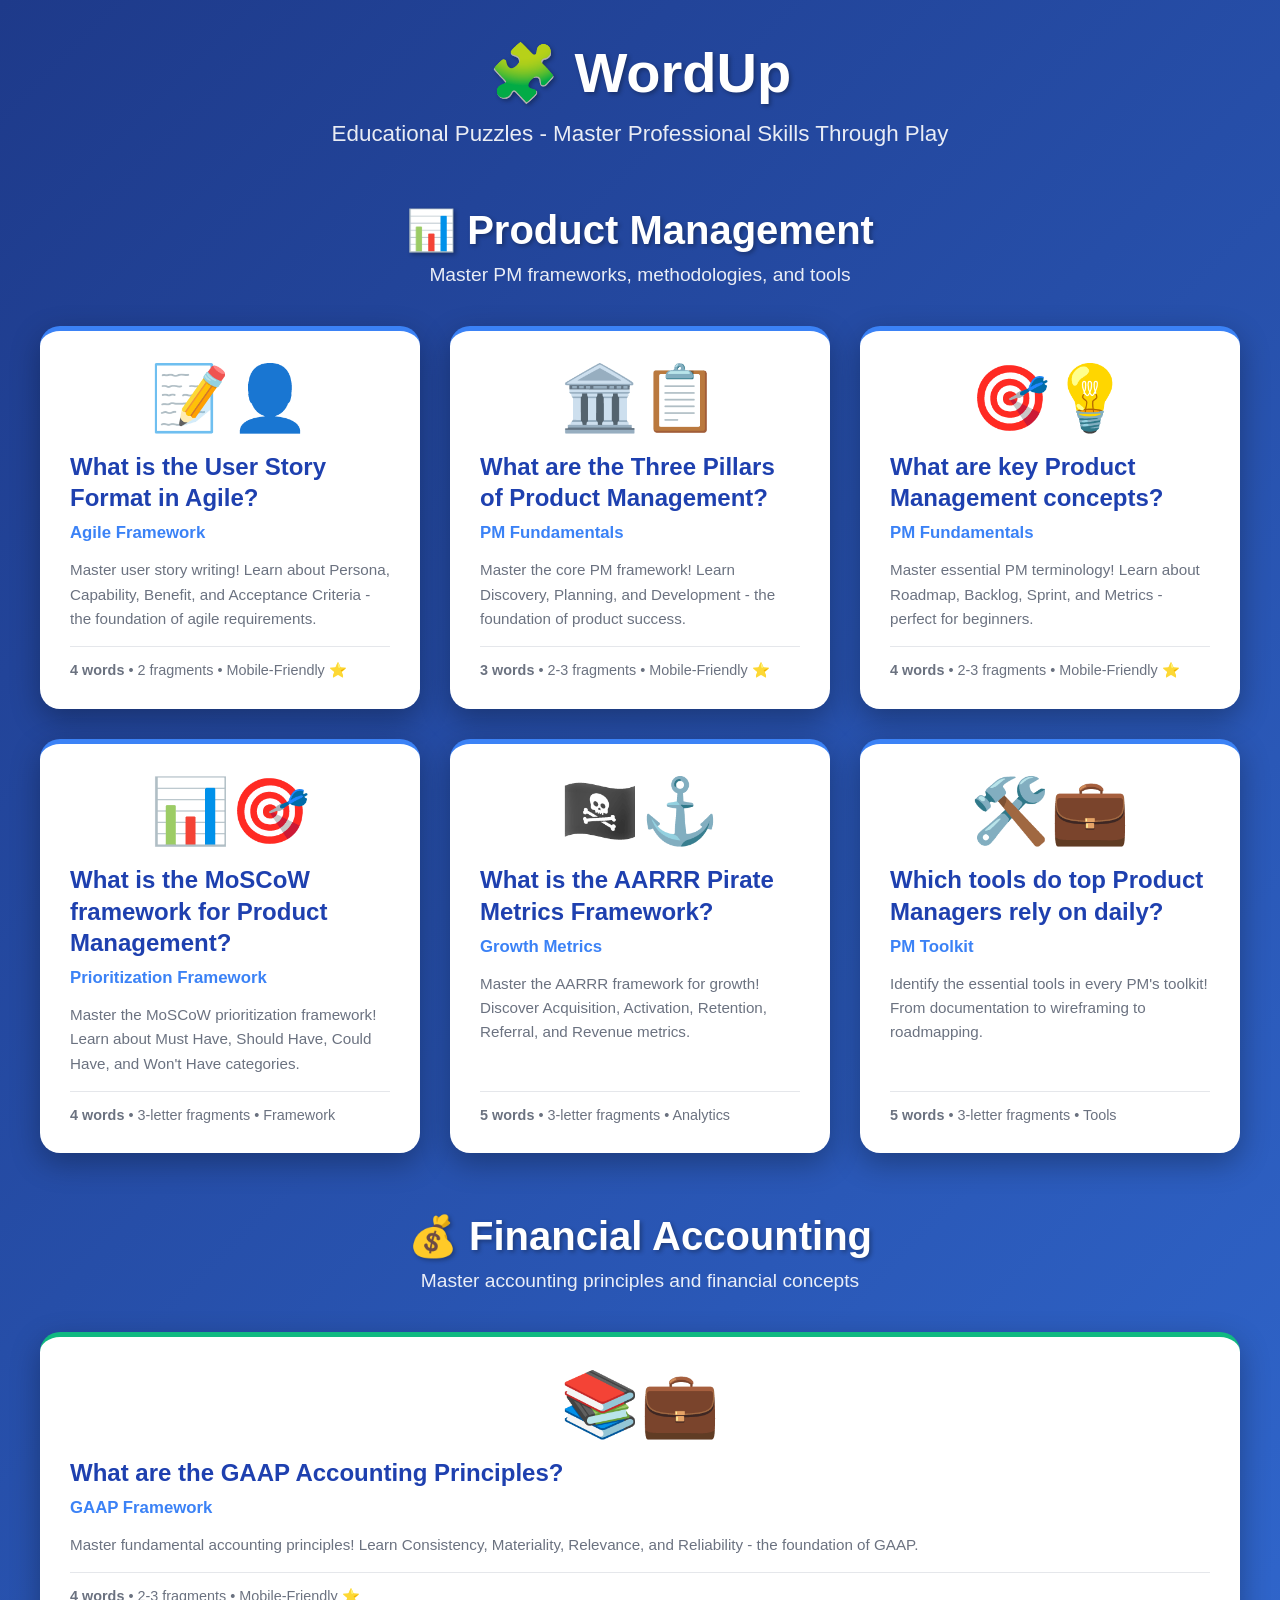
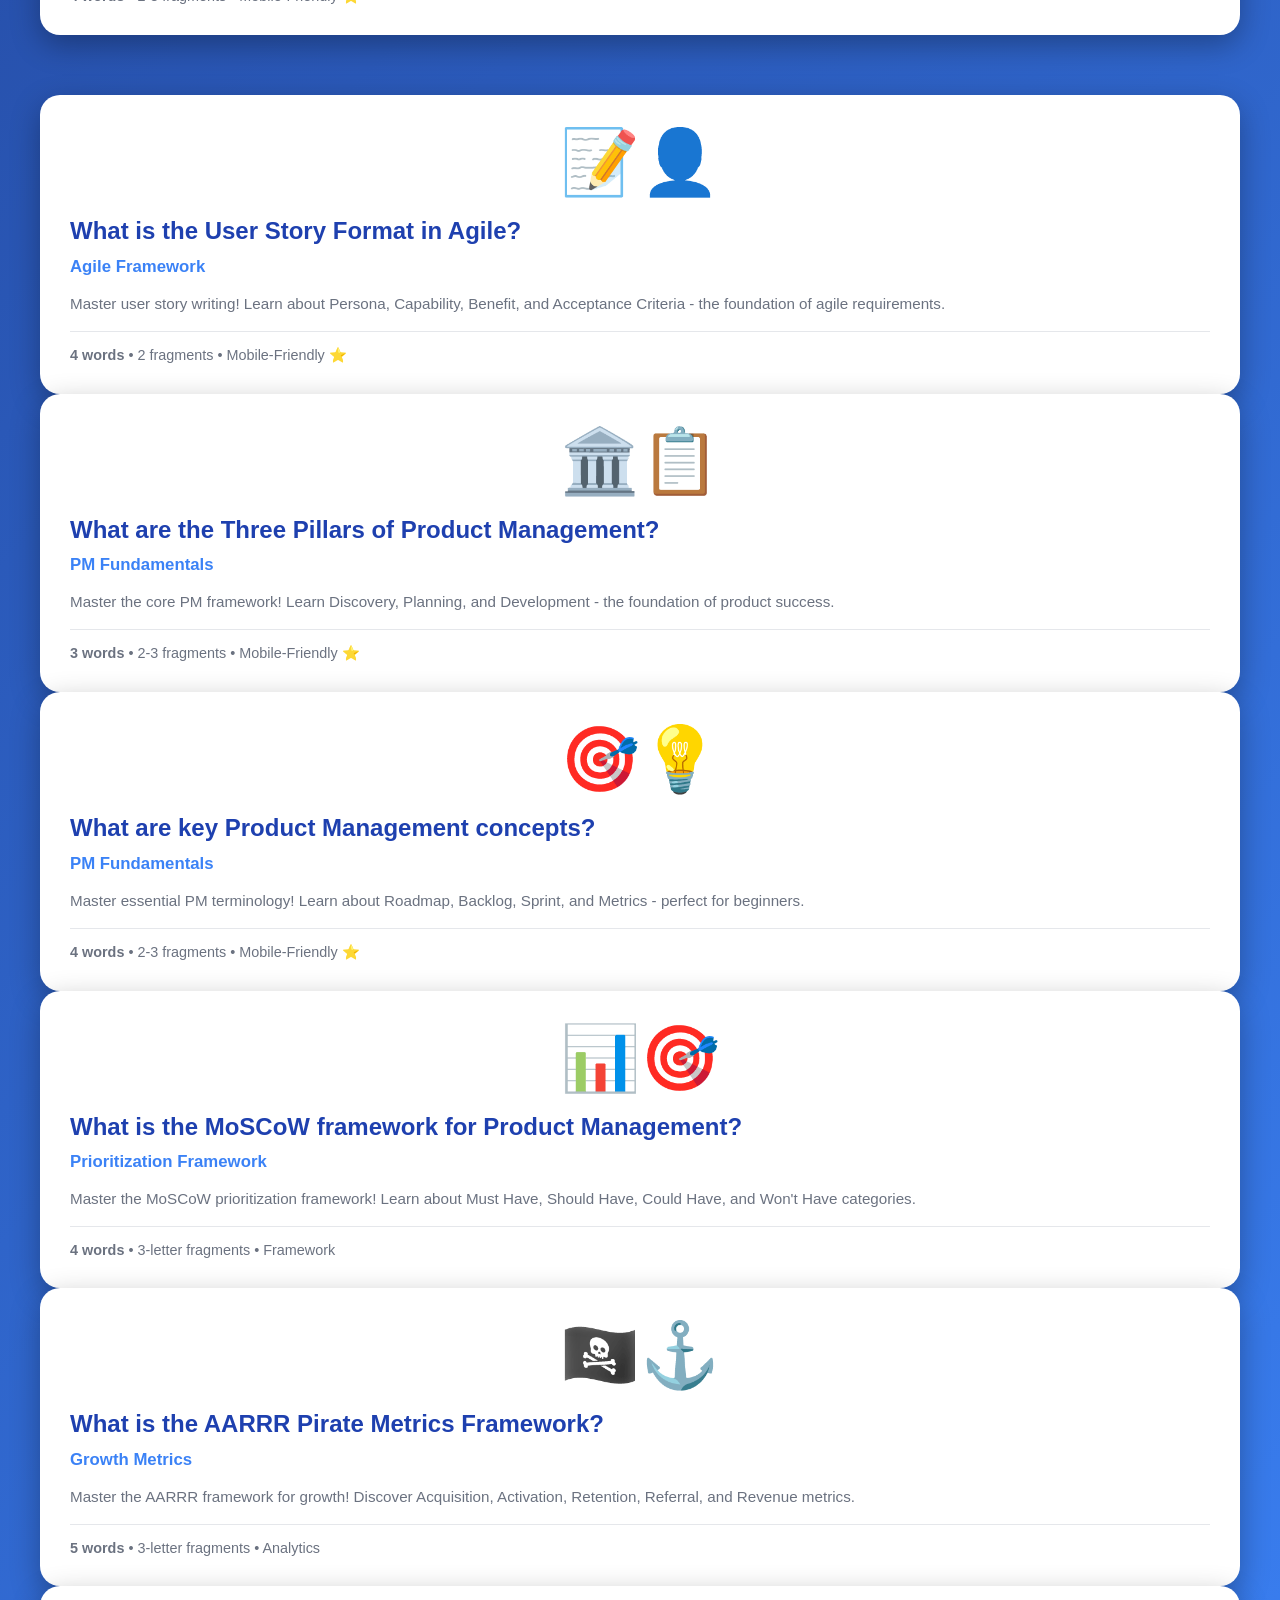
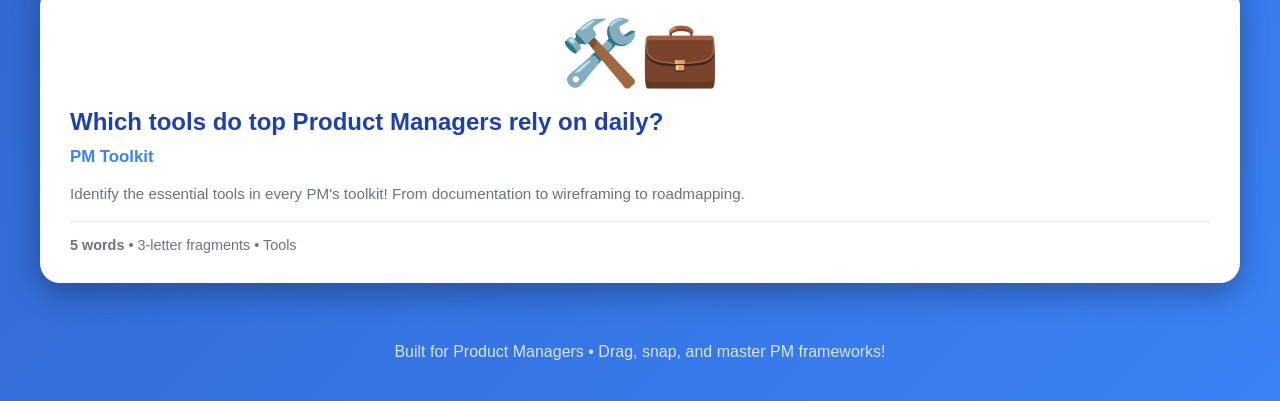
==== index.html @ f6ba61f5 "WordUpAccounting" ====
<!DOCTYPE html>
<html lang="en">
<head>
    <!-- Google Analytics -->
    <script async src="https://www.googletagmanager.com/gtag/js?id=G-D6CE3JE34J"></script>
    <script>
        window.dataLayer = window.dataLayer || [];
        function gtag(){dataLayer.push(arguments);}
        gtag('js', new Date());
        gtag('config', 'G-D6CE3JE34J');
    </script>
    
    <meta charset="UTF-8">
    <meta name="viewport" content="width=device-width, initial-scale=1.0, maximum-scale=1.0, user-scalable=no">
    <meta name="apple-mobile-web-app-capable" content="yes">
    <meta name="mobile-web-app-capable" content="yes">
    <title>WordUp - Product Management Puzzles</title>
    <style>
        * {
            margin: 0;
            padding: 0;
            box-sizing: border-box;
            -webkit-tap-highlight-color: transparent;
        }

        body {
            font-family: -apple-system, BlinkMacSystemFont, 'Segoe UI', Roboto, Oxygen, Ubuntu, Cantarell, sans-serif;
            background: linear-gradient(135deg, #1e3a8a 0%, #3b82f6 100%);
            min-height: 100vh;
            padding: 40px 20px;
            color: white;
        }

        .container {
            max-width: 1200px;
            margin: 0 auto;
        }

        header {
            text-align: center;
            margin-bottom: 60px;
        }

        h1 {
            font-size: 3.5em;
            margin-bottom: 15px;
            text-shadow: 2px 2px 4px rgba(0, 0, 0, 0.3);
        }

        .subtitle {
            font-size: 1.4em;
            opacity: 0.9;
        }

        .category-section {
            margin: 60px 0;
        }

        .category-title {
            font-size: 2.5em;
            color: white;
            margin-bottom: 10px;
            text-align: center;
            text-shadow: 2px 2px 4px rgba(0, 0, 0, 0.3);
        }

        .category-description {
            font-size: 1.2em;
            color: rgba(255, 255, 255, 0.9);
            text-align: center;
            margin-bottom: 30px;
        }

        .puzzles-grid {
            display: grid;
            grid-template-columns: repeat(auto-fit, minmax(300px, 1fr));
            gap: 30px;
            margin-top: 40px;
        }

        .puzzle-card {
            background: white;
            border-radius: 20px;
            padding: 30px;
            box-shadow: 0 10px 30px rgba(0, 0, 0, 0.3);
            transition: transform 0.3s ease, box-shadow 0.3s ease;
            cursor: pointer;
            text-decoration: none;
            color: #333;
            display: flex;
            flex-direction: column;
            min-height: 280px;
        }

        /* PM Cards - Blue Theme */
        .pm-card {
            border-top: 5px solid #3b82f6;
        }

        /* Accounting Cards - Green Theme */
        .accounting-card {
            border-top: 5px solid #10b981;
        }

        .puzzle-card:hover {
            transform: translateY(-10px);
            box-shadow: 0 15px 40px rgba(0, 0, 0, 0.4);
        }

        .puzzle-card:active {
            transform: translateY(-5px);
        }

        .puzzle-icon {
            font-size: 4em;
            margin-bottom: 15px;
            text-align: center;
        }

        .puzzle-title {
            font-size: 1.5em;
            font-weight: 700;
            margin-bottom: 10px;
            color: #1e40af;
            line-height: 1.3;
        }

        .puzzle-theme {
            font-size: 1.05em;
            color: #3b82f6;
            margin-bottom: 15px;
            font-weight: 600;
        }

        .puzzle-description {
            font-size: 0.95em;
            color: #6b7280;
            line-height: 1.6;
            flex-grow: 1;
        }

        .puzzle-difficulty {
            margin-top: 15px;
            padding-top: 15px;
            border-top: 1px solid #e5e7eb;
            font-size: 0.9em;
            color: #6b7280;
        }

        footer {
            text-align: center;
            margin-top: 60px;
            opacity: 0.8;
            font-size: 1em;
        }

        /* Mobile Optimizations */
        @media (max-width: 768px) {
            body {
                padding: 20px 15px;
            }

            header {
                margin-bottom: 30px;
            }

            h1 {
                font-size: 2.2em;
            }

            .subtitle {
                font-size: 1.1em;
                line-height: 1.4;
            }

            .puzzles-grid {
                grid-template-columns: 1fr;
                gap: 20px;
            }

            .puzzle-card {
                padding: 25px 20px;
                min-height: auto;
            }

            .puzzle-icon {
                font-size: 3.5em;
                margin-bottom: 10px;
            }

            .puzzle-title {
                font-size: 1.3em;
            }

            .puzzle-theme {
                font-size: 0.95em;
            }

            .puzzle-description {
                font-size: 0.9em;
            }

            footer {
                margin-top: 40px;
                font-size: 0.9em;
            }
        }

        @media (max-width: 480px) {
            body {
                padding: 15px 10px;
            }

            h1 {
                font-size: 1.8em;
            }

            .subtitle {
                font-size: 1em;
            }

            .puzzle-card {
                padding: 20px 15px;
            }

            .puzzle-icon {
                font-size: 3em;
            }

            .puzzle-title {
                font-size: 1.2em;
            }
        }
    </style>
</head>
<body>
    <div class="container">
        <header>
            <h1>🧩 WordUp</h1>
            <p class="subtitle">Educational Puzzles - Master Professional Skills Through Play</p>
        </header>

        <!-- Product Management Section -->
        <section class="category-section">
            <h2 class="category-title">📊 Product Management</h2>
            <p class="category-description">Master PM frameworks, methodologies, and tools</p>
            
            <div class="puzzles-grid">
                <!-- User Story Format Puzzle - Mobile Optimized -->
                <a href="product-userstory/" class="puzzle-card pm-card">
                    <div class="puzzle-icon">📝👤</div>
                    <div class="puzzle-title">What is the User Story Format in Agile?</div>
                    <div class="puzzle-theme">Agile Framework</div>
                    <div class="puzzle-description">
                        Master user story writing! Learn about Persona, Capability, Benefit, and Acceptance Criteria - the foundation of agile requirements.
                    </div>
                    <div class="puzzle-difficulty">
                        <strong>4 words</strong> • 2 fragments • Mobile-Friendly ⭐
                    </div>
                </a>

                <!-- Three Pillars Puzzle - Mobile Optimized -->
                <a href="product-pillars/" class="puzzle-card pm-card">
                    <div class="puzzle-icon">🏛️📋</div>
                    <div class="puzzle-title">What are the Three Pillars of Product Management?</div>
                    <div class="puzzle-theme">PM Fundamentals</div>
                    <div class="puzzle-description">
                        Master the core PM framework! Learn Discovery, Planning, and Development - the foundation of product success.
                    </div>
                    <div class="puzzle-difficulty">
                        <strong>3 words</strong> • 2-3 fragments • Mobile-Friendly ⭐
                    </div>
                </a>

                <!-- PM Basics Puzzle - Mobile Optimized -->
                <a href="product-basics/" class="puzzle-card pm-card">
                    <div class="puzzle-icon">🎯💡</div>
                    <div class="puzzle-title">What are key Product Management concepts?</div>
                    <div class="puzzle-theme">PM Fundamentals</div>
                    <div class="puzzle-description">
                        Master essential PM terminology! Learn about Roadmap, Backlog, Sprint, and Metrics - perfect for beginners.
                    </div>
                    <div class="puzzle-difficulty">
                        <strong>4 words</strong> • 2-3 fragments • Mobile-Friendly ⭐
                    </div>
                </a>

                <!-- MoSCoW Framework Puzzle -->
                <a href="product-moscow/" class="puzzle-card pm-card">
                    <div class="puzzle-icon">📊🎯</div>
                    <div class="puzzle-title">What is the MoSCoW framework for Product Management?</div>
                    <div class="puzzle-theme">Prioritization Framework</div>
                    <div class="puzzle-description">
                        Master the MoSCoW prioritization framework! Learn about Must Have, Should Have, Could Have, and Won't Have categories.
                    </div>
                    <div class="puzzle-difficulty">
                        <strong>4 words</strong> • 3-letter fragments • Framework
                    </div>
                </a>

                <!-- AARRR Pirate Metrics Puzzle -->
                <a href="product-aarrr/" class="puzzle-card pm-card">
                    <div class="puzzle-icon">🏴‍☠️⚓</div>
                    <div class="puzzle-title">What is the AARRR Pirate Metrics Framework?</div>
                    <div class="puzzle-theme">Growth Metrics</div>
                    <div class="puzzle-description">
                        Master the AARRR framework for growth! Discover Acquisition, Activation, Retention, Referral, and Revenue metrics.
                    </div>
                    <div class="puzzle-difficulty">
                        <strong>5 words</strong> • 3-letter fragments • Analytics
                    </div>
                </a>

                <!-- Product Management Tools Puzzle -->
                <a href="product-tools/" class="puzzle-card pm-card">
                    <div class="puzzle-icon">🛠️💼</div>
                    <div class="puzzle-title">Which tools do top Product Managers rely on daily?</div>
                    <div class="puzzle-theme">PM Toolkit</div>
                    <div class="puzzle-description">
                        Identify the essential tools in every PM's toolkit! From documentation to wireframing to roadmapping.
                    </div>
                    <div class="puzzle-difficulty">
                        <strong>5 words</strong> • 3-letter fragments • Tools
                    </div>
                </a>
            </div>
        </section>

        <!-- Financial Accounting Section -->
        <section class="category-section">
            <h2 class="category-title">💰 Financial Accounting</h2>
            <p class="category-description">Master accounting principles and financial concepts</p>
            
            <div class="puzzles-grid">
                <!-- GAAP Principles Puzzle - Mobile Optimized -->
                <a href="accounting-principles/" class="puzzle-card accounting-card">
                    <div class="puzzle-icon">📚💼</div>
                    <div class="puzzle-title">What are the GAAP Accounting Principles?</div>
                    <div class="puzzle-theme">GAAP Framework</div>
                    <div class="puzzle-description">
                        Master fundamental accounting principles! Learn Consistency, Materiality, Relevance, and Reliability - the foundation of GAAP.
                    </div>
                    <div class="puzzle-difficulty">
                        <strong>4 words</strong> • 2-3 fragments • Mobile-Friendly ⭐
                    </div>
                </a>
            </div>
        </section>
            <!-- User Story Format Puzzle - Mobile Optimized -->
            <a href="product-userstory/" class="puzzle-card">
                <div class="puzzle-icon">📝👤</div>
                <div class="puzzle-title">What is the User Story Format in Agile?</div>
                <div class="puzzle-theme">Agile Framework</div>
                <div class="puzzle-description">
                    Master user story writing! Learn about Persona, Capability, Benefit, and Acceptance Criteria - the foundation of agile requirements.
                </div>
                <div class="puzzle-difficulty">
                    <strong>4 words</strong> • 2 fragments • Mobile-Friendly ⭐
                </div>
            </a>

            <!-- Three Pillars Puzzle - Mobile Optimized -->
            <a href="product-pillars/" class="puzzle-card">
                <div class="puzzle-icon">🏛️📋</div>
                <div class="puzzle-title">What are the Three Pillars of Product Management?</div>
                <div class="puzzle-theme">PM Fundamentals</div>
                <div class="puzzle-description">
                    Master the core PM framework! Learn Discovery, Planning, and Development - the foundation of product success.
                </div>
                <div class="puzzle-difficulty">
                    <strong>3 words</strong> • 2-3 fragments • Mobile-Friendly ⭐
                </div>
            </a>

            <!-- PM Basics Puzzle - Mobile Optimized -->
            <a href="product-basics/" class="puzzle-card">
                <div class="puzzle-icon">🎯💡</div>
                <div class="puzzle-title">What are key Product Management concepts?</div>
                <div class="puzzle-theme">PM Fundamentals</div>
                <div class="puzzle-description">
                    Master essential PM terminology! Learn about Roadmap, Backlog, Sprint, and Metrics - perfect for beginners.
                </div>
                <div class="puzzle-difficulty">
                    <strong>4 words</strong> • 2-3 fragments • Mobile-Friendly ⭐
                </div>
            </a>

            <!-- MoSCoW Framework Puzzle -->
            <a href="product-moscow/" class="puzzle-card">
                <div class="puzzle-icon">📊🎯</div>
                <div class="puzzle-title">What is the MoSCoW framework for Product Management?</div>
                <div class="puzzle-theme">Prioritization Framework</div>
                <div class="puzzle-description">
                    Master the MoSCoW prioritization framework! Learn about Must Have, Should Have, Could Have, and Won't Have categories.
                </div>
                <div class="puzzle-difficulty">
                    <strong>4 words</strong> • 3-letter fragments • Framework
                </div>
            </a>

            <!-- AARRR Pirate Metrics Puzzle -->
            <a href="product-aarrr/" class="puzzle-card">
                <div class="puzzle-icon">🏴‍☠️⚓</div>
                <div class="puzzle-title">What is the AARRR Pirate Metrics Framework?</div>
                <div class="puzzle-theme">Growth Metrics</div>
                <div class="puzzle-description">
                    Master the AARRR framework for growth! Discover Acquisition, Activation, Retention, Referral, and Revenue metrics.
                </div>
                <div class="puzzle-difficulty">
                    <strong>5 words</strong> • 3-letter fragments • Analytics
                </div>
            </a>

            <!-- Product Management Tools Puzzle -->
            <a href="product-tools/" class="puzzle-card">
                <div class="puzzle-icon">🛠️💼</div>
                <div class="puzzle-title">Which tools do top Product Managers rely on daily?</div>
                <div class="puzzle-theme">PM Toolkit</div>
                <div class="puzzle-description">
                    Identify the essential tools in every PM's toolkit! From documentation to wireframing to roadmapping.
                </div>
                <div class="puzzle-difficulty">
                    <strong>5 words</strong> • 3-letter fragments • Tools
                </div>
            </a>

        <footer>
            <p>Built for Product Managers • Drag, snap, and master PM frameworks!</p>
        </footer>
    </div>
</body>
</html>
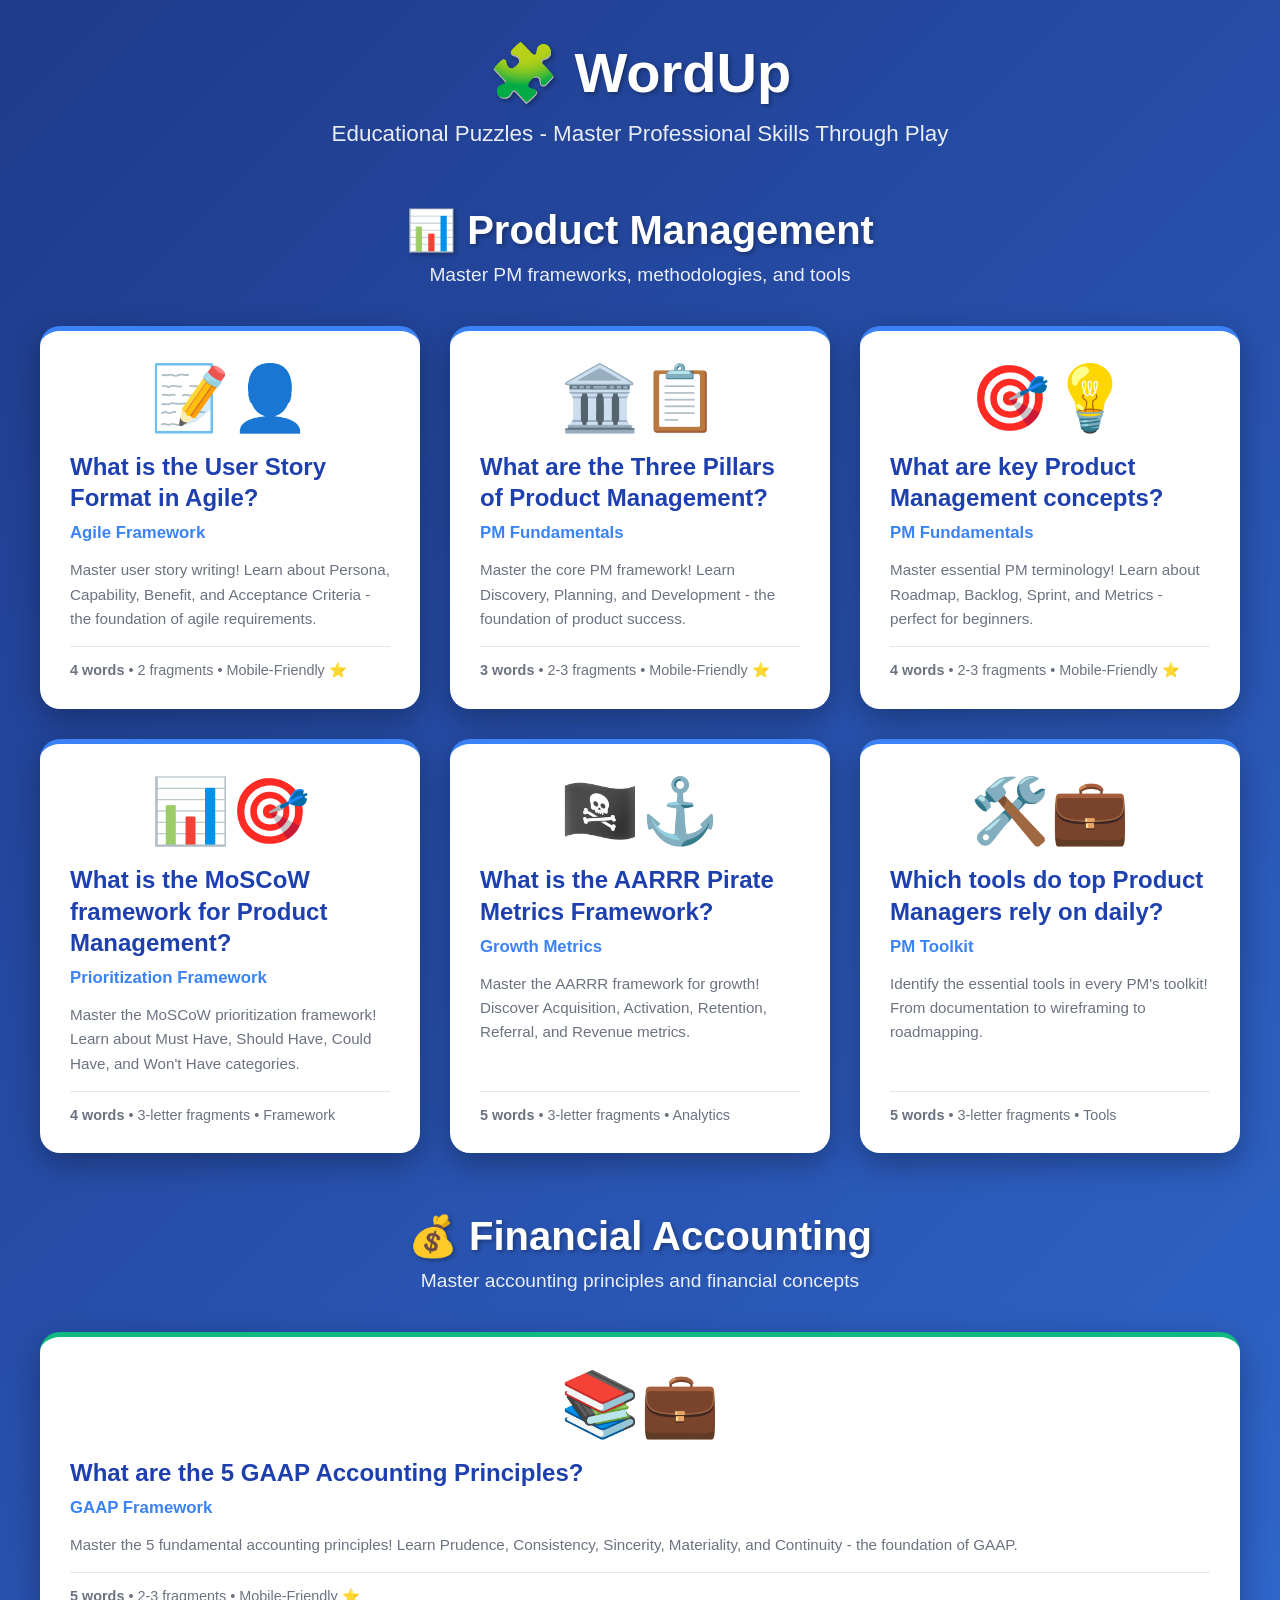
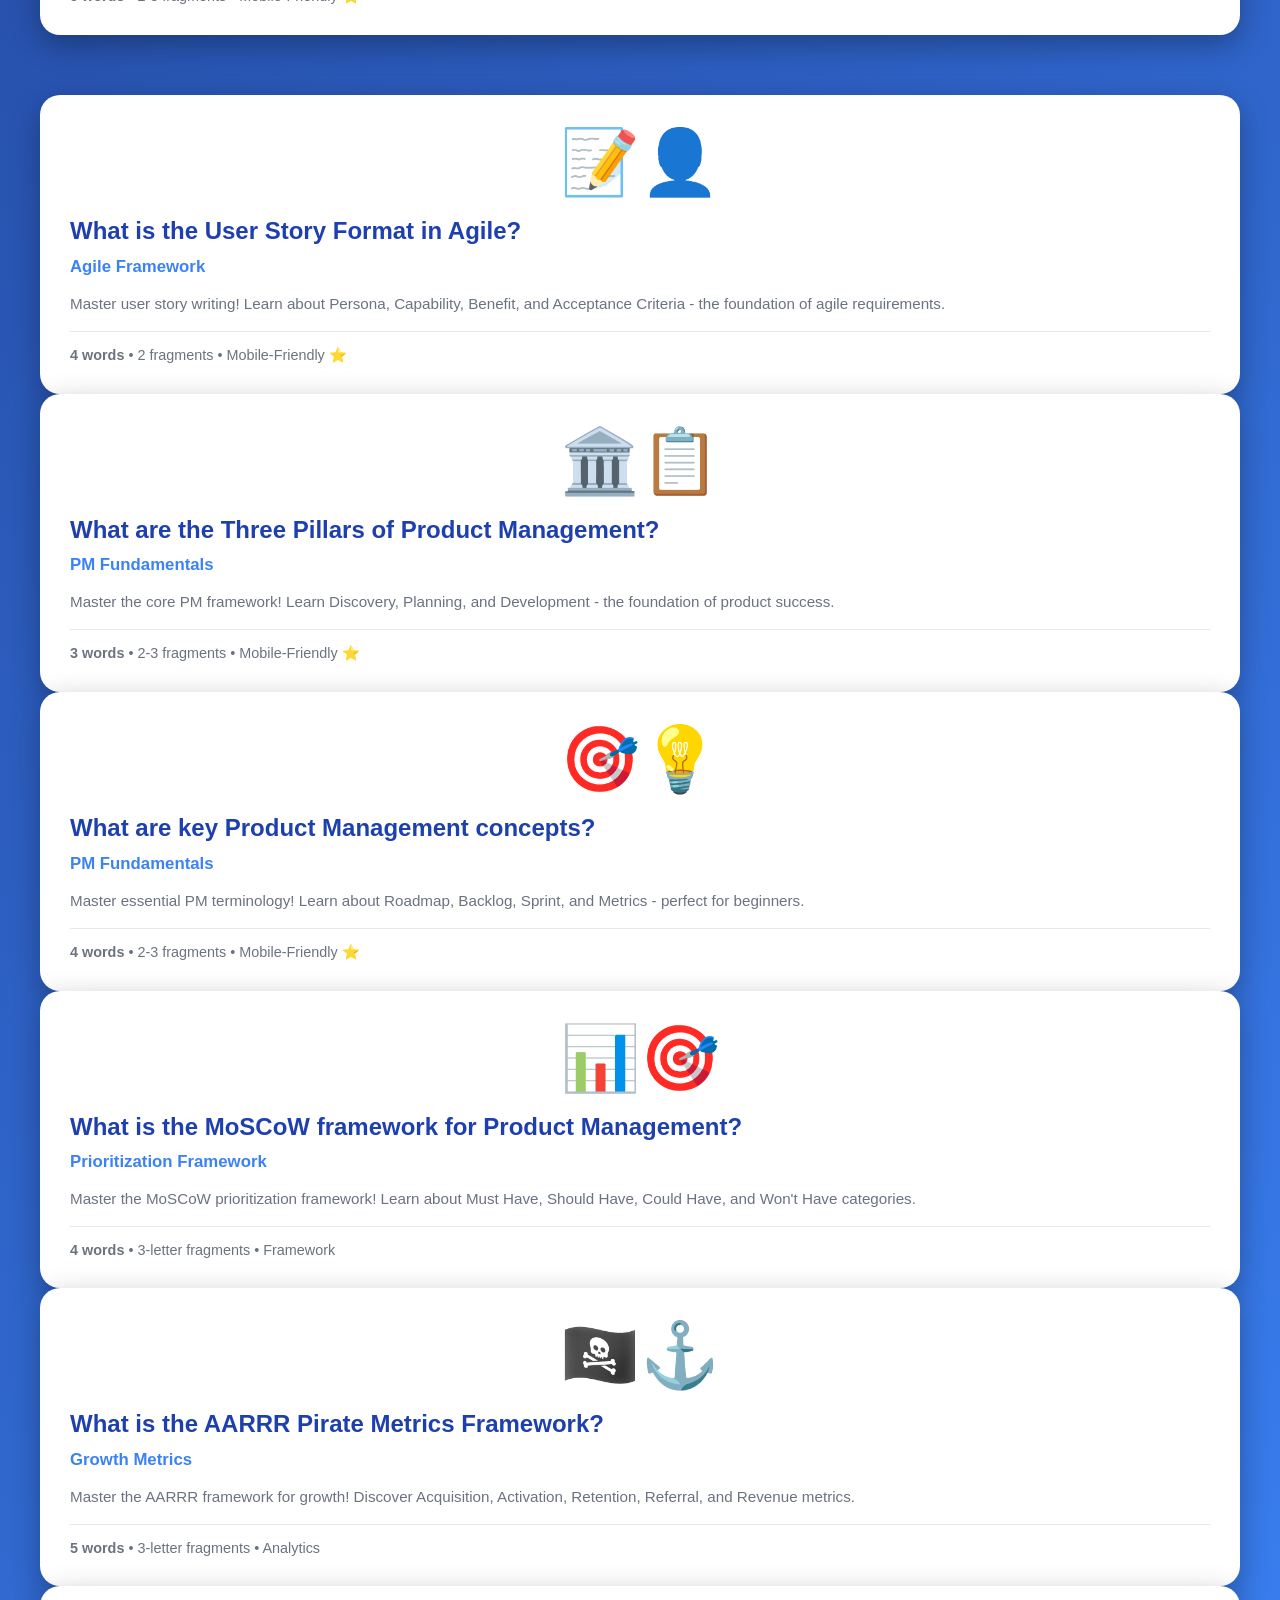
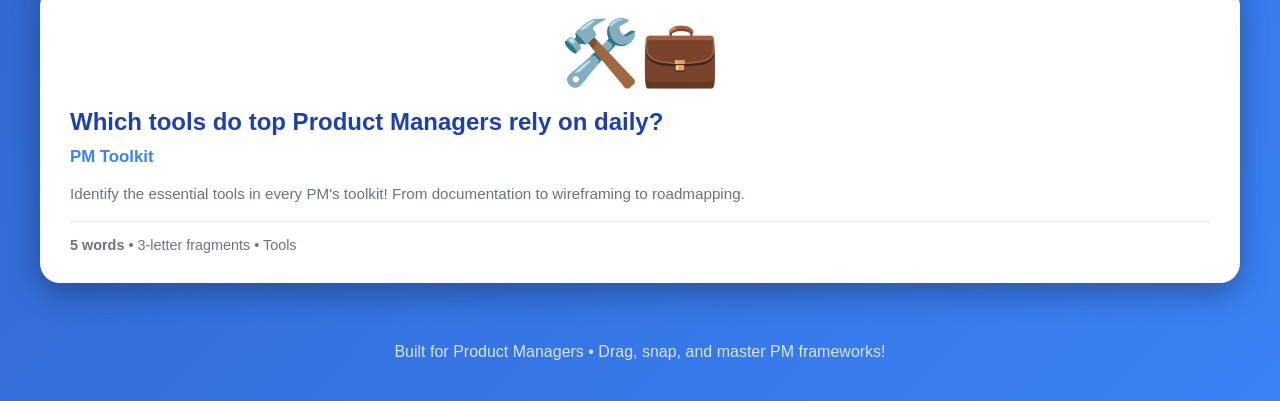
==== commit 9b49efb8: "AccountUpdatedGame" ====
--- a/index.html
+++ b/index.html
@@ -335,13 +335,13 @@
                 <!-- GAAP Principles Puzzle - Mobile Optimized -->
                 <a href="accounting-principles/" class="puzzle-card accounting-card">
                     <div class="puzzle-icon">📚💼</div>
-                    <div class="puzzle-title">What are the GAAP Accounting Principles?</div>
+                    <div class="puzzle-title">What are the 5 GAAP Accounting Principles?</div>
                     <div class="puzzle-theme">GAAP Framework</div>
                     <div class="puzzle-description">
-                        Master fundamental accounting principles! Learn Consistency, Materiality, Relevance, and Reliability - the foundation of GAAP.
-                    </div>
-                    <div class="puzzle-difficulty">
-                        <strong>4 words</strong> • 2-3 fragments • Mobile-Friendly ⭐
+                        Master the 5 fundamental accounting principles! Learn Prudence, Consistency, Sincerity, Materiality, and Continuity - the foundation of GAAP.
+                    </div>
+                    <div class="puzzle-difficulty">
+                        <strong>5 words</strong> • 2-3 fragments • Mobile-Friendly ⭐
                     </div>
                 </a>
             </div>
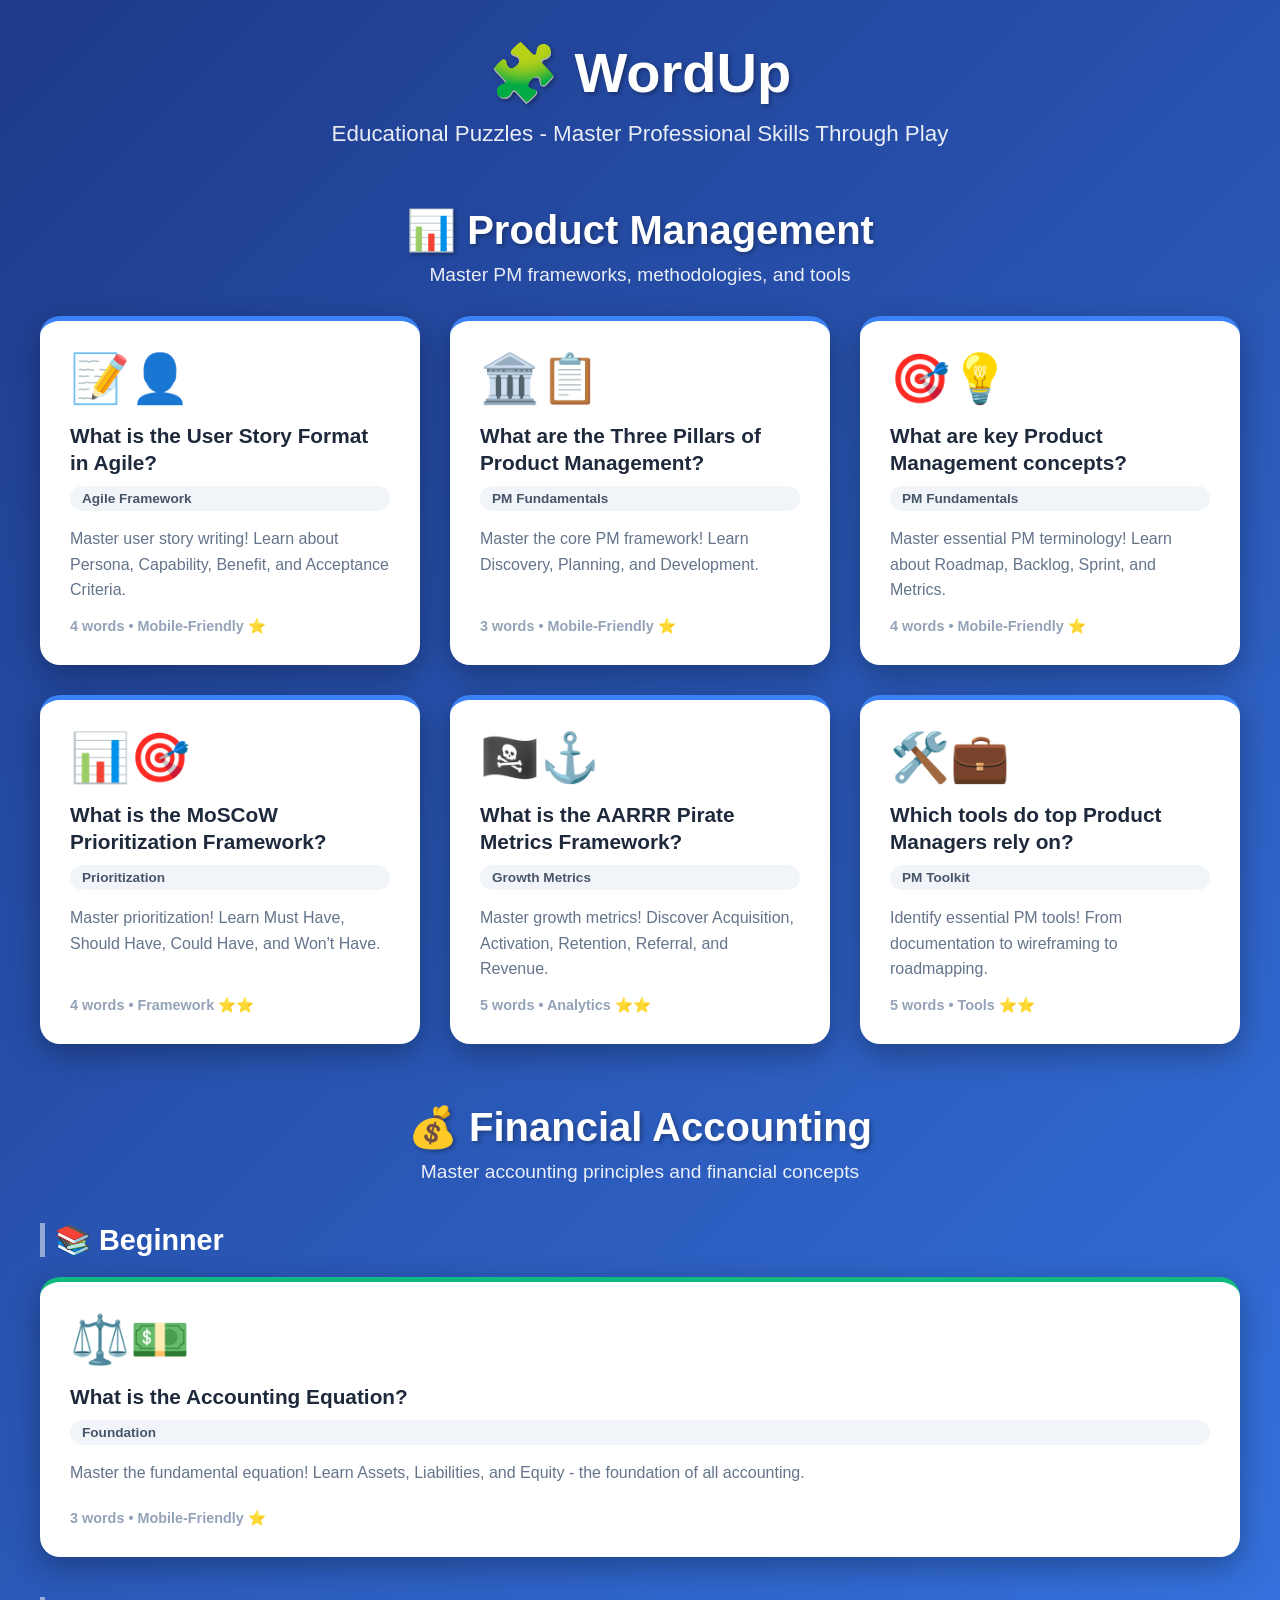
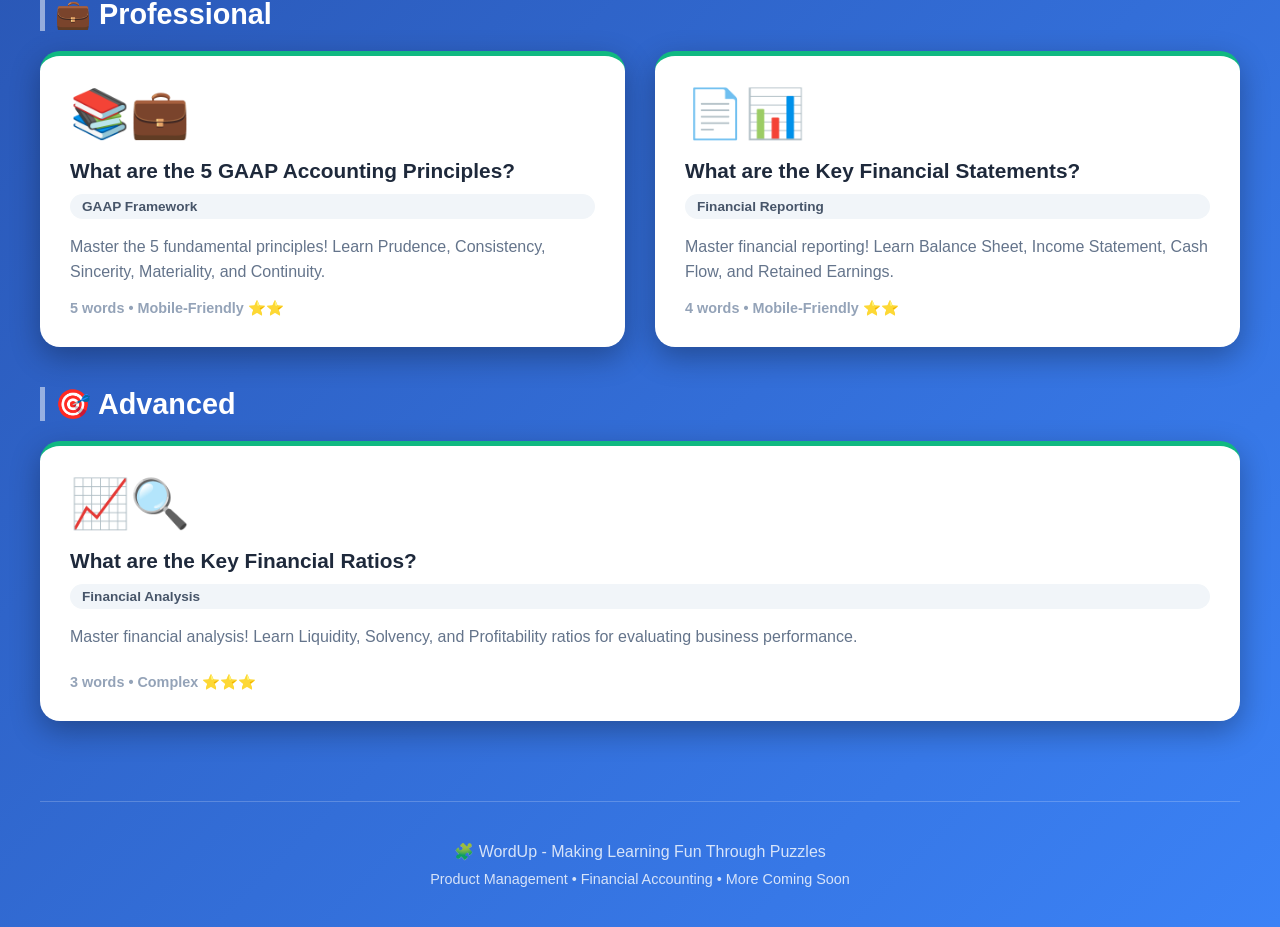
==== commit 988e00e8: "IndexwithAccounts" ====
--- a/index.html
+++ b/index.html
@@ -14,7 +14,7 @@
     <meta name="viewport" content="width=device-width, initial-scale=1.0, maximum-scale=1.0, user-scalable=no">
     <meta name="apple-mobile-web-app-capable" content="yes">
     <meta name="mobile-web-app-capable" content="yes">
-    <title>WordUp - Product Management Puzzles</title>
+    <title>WordUp - Educational Puzzles</title>
     <style>
         * {
             margin: 0;
@@ -71,11 +71,23 @@
             margin-bottom: 30px;
         }
 
+        .difficulty-section {
+            margin: 40px 0;
+        }
+
+        .difficulty-title {
+            font-size: 1.8em;
+            color: white;
+            margin-bottom: 20px;
+            padding-left: 10px;
+            border-left: 5px solid rgba(255, 255, 255, 0.5);
+        }
+
         .puzzles-grid {
             display: grid;
             grid-template-columns: repeat(auto-fit, minmax(300px, 1fr));
             gap: 30px;
-            margin-top: 40px;
+            margin-top: 20px;
         }
 
         .puzzle-card {
@@ -103,74 +115,75 @@
         }
 
         .puzzle-card:hover {
-            transform: translateY(-10px);
+            transform: translateY(-5px);
             box-shadow: 0 15px 40px rgba(0, 0, 0, 0.4);
         }
 
-        .puzzle-card:active {
-            transform: translateY(-5px);
-        }
-
         .puzzle-icon {
-            font-size: 4em;
+            font-size: 3em;
             margin-bottom: 15px;
-            text-align: center;
         }
 
         .puzzle-title {
-            font-size: 1.5em;
+            font-size: 1.3em;
             font-weight: 700;
             margin-bottom: 10px;
-            color: #1e40af;
+            color: #1e293b;
             line-height: 1.3;
         }
 
         .puzzle-theme {
-            font-size: 1.05em;
-            color: #3b82f6;
+            display: inline-block;
+            background: #f1f5f9;
+            color: #475569;
+            padding: 5px 12px;
+            border-radius: 20px;
+            font-size: 0.85em;
+            font-weight: 600;
             margin-bottom: 15px;
+        }
+
+        .puzzle-description {
+            color: #64748b;
+            line-height: 1.6;
+            margin-bottom: 15px;
+            flex-grow: 1;
+        }
+
+        .puzzle-difficulty {
+            color: #94a3b8;
+            font-size: 0.9em;
             font-weight: 600;
-        }
-
-        .puzzle-description {
-            font-size: 0.95em;
-            color: #6b7280;
-            line-height: 1.6;
-            flex-grow: 1;
-        }
-
-        .puzzle-difficulty {
-            margin-top: 15px;
-            padding-top: 15px;
-            border-top: 1px solid #e5e7eb;
-            font-size: 0.9em;
-            color: #6b7280;
+            margin-top: auto;
         }
 
         footer {
             text-align: center;
-            margin-top: 60px;
-            opacity: 0.8;
-            font-size: 1em;
-        }
-
-        /* Mobile Optimizations */
+            margin-top: 80px;
+            padding-top: 40px;
+            border-top: 1px solid rgba(255, 255, 255, 0.2);
+            color: rgba(255, 255, 255, 0.8);
+        }
+
         @media (max-width: 768px) {
             body {
                 padding: 20px 15px;
             }
 
-            header {
-                margin-bottom: 30px;
-            }
-
             h1 {
-                font-size: 2.2em;
+                font-size: 2.5em;
             }
 
             .subtitle {
                 font-size: 1.1em;
-                line-height: 1.4;
+            }
+
+            .category-title {
+                font-size: 2em;
+            }
+
+            .difficulty-title {
+                font-size: 1.5em;
             }
 
             .puzzles-grid {
@@ -179,52 +192,12 @@
             }
 
             .puzzle-card {
-                padding: 25px 20px;
-                min-height: auto;
+                padding: 25px;
+                min-height: 250px;
             }
 
             .puzzle-icon {
-                font-size: 3.5em;
-                margin-bottom: 10px;
-            }
-
-            .puzzle-title {
-                font-size: 1.3em;
-            }
-
-            .puzzle-theme {
-                font-size: 0.95em;
-            }
-
-            .puzzle-description {
-                font-size: 0.9em;
-            }
-
-            footer {
-                margin-top: 40px;
-                font-size: 0.9em;
-            }
-        }
-
-        @media (max-width: 480px) {
-            body {
-                padding: 15px 10px;
-            }
-
-            h1 {
-                font-size: 1.8em;
-            }
-
-            .subtitle {
-                font-size: 1em;
-            }
-
-            .puzzle-card {
-                padding: 20px 15px;
-            }
-
-            .puzzle-icon {
-                font-size: 3em;
+                font-size: 2.5em;
             }
 
             .puzzle-title {
@@ -246,55 +219,55 @@
             <p class="category-description">Master PM frameworks, methodologies, and tools</p>
             
             <div class="puzzles-grid">
-                <!-- User Story Format Puzzle - Mobile Optimized -->
+                <!-- User Story Format Puzzle -->
                 <a href="product-userstory/" class="puzzle-card pm-card">
                     <div class="puzzle-icon">📝👤</div>
                     <div class="puzzle-title">What is the User Story Format in Agile?</div>
                     <div class="puzzle-theme">Agile Framework</div>
                     <div class="puzzle-description">
-                        Master user story writing! Learn about Persona, Capability, Benefit, and Acceptance Criteria - the foundation of agile requirements.
-                    </div>
-                    <div class="puzzle-difficulty">
-                        <strong>4 words</strong> • 2 fragments • Mobile-Friendly ⭐
-                    </div>
-                </a>
-
-                <!-- Three Pillars Puzzle - Mobile Optimized -->
+                        Master user story writing! Learn about Persona, Capability, Benefit, and Acceptance Criteria.
+                    </div>
+                    <div class="puzzle-difficulty">
+                        <strong>4 words</strong> • Mobile-Friendly ⭐
+                    </div>
+                </a>
+
+                <!-- Three Pillars Puzzle -->
                 <a href="product-pillars/" class="puzzle-card pm-card">
                     <div class="puzzle-icon">🏛️📋</div>
                     <div class="puzzle-title">What are the Three Pillars of Product Management?</div>
                     <div class="puzzle-theme">PM Fundamentals</div>
                     <div class="puzzle-description">
-                        Master the core PM framework! Learn Discovery, Planning, and Development - the foundation of product success.
-                    </div>
-                    <div class="puzzle-difficulty">
-                        <strong>3 words</strong> • 2-3 fragments • Mobile-Friendly ⭐
-                    </div>
-                </a>
-
-                <!-- PM Basics Puzzle - Mobile Optimized -->
+                        Master the core PM framework! Learn Discovery, Planning, and Development.
+                    </div>
+                    <div class="puzzle-difficulty">
+                        <strong>3 words</strong> • Mobile-Friendly ⭐
+                    </div>
+                </a>
+
+                <!-- PM Basics Puzzle -->
                 <a href="product-basics/" class="puzzle-card pm-card">
                     <div class="puzzle-icon">🎯💡</div>
                     <div class="puzzle-title">What are key Product Management concepts?</div>
                     <div class="puzzle-theme">PM Fundamentals</div>
                     <div class="puzzle-description">
-                        Master essential PM terminology! Learn about Roadmap, Backlog, Sprint, and Metrics - perfect for beginners.
-                    </div>
-                    <div class="puzzle-difficulty">
-                        <strong>4 words</strong> • 2-3 fragments • Mobile-Friendly ⭐
+                        Master essential PM terminology! Learn about Roadmap, Backlog, Sprint, and Metrics.
+                    </div>
+                    <div class="puzzle-difficulty">
+                        <strong>4 words</strong> • Mobile-Friendly ⭐
                     </div>
                 </a>
 
                 <!-- MoSCoW Framework Puzzle -->
                 <a href="product-moscow/" class="puzzle-card pm-card">
                     <div class="puzzle-icon">📊🎯</div>
-                    <div class="puzzle-title">What is the MoSCoW framework for Product Management?</div>
-                    <div class="puzzle-theme">Prioritization Framework</div>
-                    <div class="puzzle-description">
-                        Master the MoSCoW prioritization framework! Learn about Must Have, Should Have, Could Have, and Won't Have categories.
-                    </div>
-                    <div class="puzzle-difficulty">
-                        <strong>4 words</strong> • 3-letter fragments • Framework
+                    <div class="puzzle-title">What is the MoSCoW Prioritization Framework?</div>
+                    <div class="puzzle-theme">Prioritization</div>
+                    <div class="puzzle-description">
+                        Master prioritization! Learn Must Have, Should Have, Could Have, and Won't Have.
+                    </div>
+                    <div class="puzzle-difficulty">
+                        <strong>4 words</strong> • Framework ⭐⭐
                     </div>
                 </a>
 
@@ -304,23 +277,23 @@
                     <div class="puzzle-title">What is the AARRR Pirate Metrics Framework?</div>
                     <div class="puzzle-theme">Growth Metrics</div>
                     <div class="puzzle-description">
-                        Master the AARRR framework for growth! Discover Acquisition, Activation, Retention, Referral, and Revenue metrics.
-                    </div>
-                    <div class="puzzle-difficulty">
-                        <strong>5 words</strong> • 3-letter fragments • Analytics
+                        Master growth metrics! Discover Acquisition, Activation, Retention, Referral, and Revenue.
+                    </div>
+                    <div class="puzzle-difficulty">
+                        <strong>5 words</strong> • Analytics ⭐⭐
                     </div>
                 </a>
 
                 <!-- Product Management Tools Puzzle -->
                 <a href="product-tools/" class="puzzle-card pm-card">
                     <div class="puzzle-icon">🛠️💼</div>
-                    <div class="puzzle-title">Which tools do top Product Managers rely on daily?</div>
+                    <div class="puzzle-title">Which tools do top Product Managers rely on?</div>
                     <div class="puzzle-theme">PM Toolkit</div>
                     <div class="puzzle-description">
-                        Identify the essential tools in every PM's toolkit! From documentation to wireframing to roadmapping.
-                    </div>
-                    <div class="puzzle-difficulty">
-                        <strong>5 words</strong> • 3-letter fragments • Tools
+                        Identify essential PM tools! From documentation to wireframing to roadmapping.
+                    </div>
+                    <div class="puzzle-difficulty">
+                        <strong>5 words</strong> • Tools ⭐⭐
                     </div>
                 </a>
             </div>
@@ -331,101 +304,80 @@
             <h2 class="category-title">💰 Financial Accounting</h2>
             <p class="category-description">Master accounting principles and financial concepts</p>
             
-            <div class="puzzles-grid">
-                <!-- GAAP Principles Puzzle - Mobile Optimized -->
-                <a href="accounting-principles/" class="puzzle-card accounting-card">
-                    <div class="puzzle-icon">📚💼</div>
-                    <div class="puzzle-title">What are the 5 GAAP Accounting Principles?</div>
-                    <div class="puzzle-theme">GAAP Framework</div>
-                    <div class="puzzle-description">
-                        Master the 5 fundamental accounting principles! Learn Prudence, Consistency, Sincerity, Materiality, and Continuity - the foundation of GAAP.
-                    </div>
-                    <div class="puzzle-difficulty">
-                        <strong>5 words</strong> • 2-3 fragments • Mobile-Friendly ⭐
-                    </div>
-                </a>
+            <!-- Beginner Section -->
+            <div class="difficulty-section">
+                <h3 class="difficulty-title">📚 Beginner</h3>
+                <div class="puzzles-grid">
+                    <!-- Accounting Equation Puzzle -->
+                    <a href="accounting-equation/" class="puzzle-card accounting-card">
+                        <div class="puzzle-icon">⚖️💵</div>
+                        <div class="puzzle-title">What is the Accounting Equation?</div>
+                        <div class="puzzle-theme">Foundation</div>
+                        <div class="puzzle-description">
+                            Master the fundamental equation! Learn Assets, Liabilities, and Equity - the foundation of all accounting.
+                        </div>
+                        <div class="puzzle-difficulty">
+                            <strong>3 words</strong> • Mobile-Friendly ⭐
+                        </div>
+                    </a>
+                </div>
+            </div>
+
+            <!-- Professional Section -->
+            <div class="difficulty-section">
+                <h3 class="difficulty-title">💼 Professional</h3>
+                <div class="puzzles-grid">
+                    <!-- GAAP Principles Puzzle -->
+                    <a href="accounting-principles/" class="puzzle-card accounting-card">
+                        <div class="puzzle-icon">📚💼</div>
+                        <div class="puzzle-title">What are the 5 GAAP Accounting Principles?</div>
+                        <div class="puzzle-theme">GAAP Framework</div>
+                        <div class="puzzle-description">
+                            Master the 5 fundamental principles! Learn Prudence, Consistency, Sincerity, Materiality, and Continuity.
+                        </div>
+                        <div class="puzzle-difficulty">
+                            <strong>5 words</strong> • Mobile-Friendly ⭐⭐
+                        </div>
+                    </a>
+
+                    <!-- Financial Statements Puzzle -->
+                    <a href="accounting-statements/" class="puzzle-card accounting-card">
+                        <div class="puzzle-icon">📄📊</div>
+                        <div class="puzzle-title">What are the Key Financial Statements?</div>
+                        <div class="puzzle-theme">Financial Reporting</div>
+                        <div class="puzzle-description">
+                            Master financial reporting! Learn Balance Sheet, Income Statement, Cash Flow, and Retained Earnings.
+                        </div>
+                        <div class="puzzle-difficulty">
+                            <strong>4 words</strong> • Mobile-Friendly ⭐⭐
+                        </div>
+                    </a>
+                </div>
+            </div>
+
+            <!-- Advanced Section -->
+            <div class="difficulty-section">
+                <h3 class="difficulty-title">🎯 Advanced</h3>
+                <div class="puzzles-grid">
+                    <!-- Financial Ratios Puzzle -->
+                    <a href="accounting-ratios/" class="puzzle-card accounting-card">
+                        <div class="puzzle-icon">📈🔍</div>
+                        <div class="puzzle-title">What are the Key Financial Ratios?</div>
+                        <div class="puzzle-theme">Financial Analysis</div>
+                        <div class="puzzle-description">
+                            Master financial analysis! Learn Liquidity, Solvency, and Profitability ratios for evaluating business performance.
+                        </div>
+                        <div class="puzzle-difficulty">
+                            <strong>3 words</strong> • Complex ⭐⭐⭐
+                        </div>
+                    </a>
+                </div>
             </div>
         </section>
-            <!-- User Story Format Puzzle - Mobile Optimized -->
-            <a href="product-userstory/" class="puzzle-card">
-                <div class="puzzle-icon">📝👤</div>
-                <div class="puzzle-title">What is the User Story Format in Agile?</div>
-                <div class="puzzle-theme">Agile Framework</div>
-                <div class="puzzle-description">
-                    Master user story writing! Learn about Persona, Capability, Benefit, and Acceptance Criteria - the foundation of agile requirements.
-                </div>
-                <div class="puzzle-difficulty">
-                    <strong>4 words</strong> • 2 fragments • Mobile-Friendly ⭐
-                </div>
-            </a>
-
-            <!-- Three Pillars Puzzle - Mobile Optimized -->
-            <a href="product-pillars/" class="puzzle-card">
-                <div class="puzzle-icon">🏛️📋</div>
-                <div class="puzzle-title">What are the Three Pillars of Product Management?</div>
-                <div class="puzzle-theme">PM Fundamentals</div>
-                <div class="puzzle-description">
-                    Master the core PM framework! Learn Discovery, Planning, and Development - the foundation of product success.
-                </div>
-                <div class="puzzle-difficulty">
-                    <strong>3 words</strong> • 2-3 fragments • Mobile-Friendly ⭐
-                </div>
-            </a>
-
-            <!-- PM Basics Puzzle - Mobile Optimized -->
-            <a href="product-basics/" class="puzzle-card">
-                <div class="puzzle-icon">🎯💡</div>
-                <div class="puzzle-title">What are key Product Management concepts?</div>
-                <div class="puzzle-theme">PM Fundamentals</div>
-                <div class="puzzle-description">
-                    Master essential PM terminology! Learn about Roadmap, Backlog, Sprint, and Metrics - perfect for beginners.
-                </div>
-                <div class="puzzle-difficulty">
-                    <strong>4 words</strong> • 2-3 fragments • Mobile-Friendly ⭐
-                </div>
-            </a>
-
-            <!-- MoSCoW Framework Puzzle -->
-            <a href="product-moscow/" class="puzzle-card">
-                <div class="puzzle-icon">📊🎯</div>
-                <div class="puzzle-title">What is the MoSCoW framework for Product Management?</div>
-                <div class="puzzle-theme">Prioritization Framework</div>
-                <div class="puzzle-description">
-                    Master the MoSCoW prioritization framework! Learn about Must Have, Should Have, Could Have, and Won't Have categories.
-                </div>
-                <div class="puzzle-difficulty">
-                    <strong>4 words</strong> • 3-letter fragments • Framework
-                </div>
-            </a>
-
-            <!-- AARRR Pirate Metrics Puzzle -->
-            <a href="product-aarrr/" class="puzzle-card">
-                <div class="puzzle-icon">🏴‍☠️⚓</div>
-                <div class="puzzle-title">What is the AARRR Pirate Metrics Framework?</div>
-                <div class="puzzle-theme">Growth Metrics</div>
-                <div class="puzzle-description">
-                    Master the AARRR framework for growth! Discover Acquisition, Activation, Retention, Referral, and Revenue metrics.
-                </div>
-                <div class="puzzle-difficulty">
-                    <strong>5 words</strong> • 3-letter fragments • Analytics
-                </div>
-            </a>
-
-            <!-- Product Management Tools Puzzle -->
-            <a href="product-tools/" class="puzzle-card">
-                <div class="puzzle-icon">🛠️💼</div>
-                <div class="puzzle-title">Which tools do top Product Managers rely on daily?</div>
-                <div class="puzzle-theme">PM Toolkit</div>
-                <div class="puzzle-description">
-                    Identify the essential tools in every PM's toolkit! From documentation to wireframing to roadmapping.
-                </div>
-                <div class="puzzle-difficulty">
-                    <strong>5 words</strong> • 3-letter fragments • Tools
-                </div>
-            </a>
 
         <footer>
-            <p>Built for Product Managers • Drag, snap, and master PM frameworks!</p>
+            <p>🧩 WordUp - Making Learning Fun Through Puzzles</p>
+            <p style="margin-top: 10px; font-size: 0.9em;">Product Management • Financial Accounting • More Coming Soon</p>
         </footer>
     </div>
 </body>
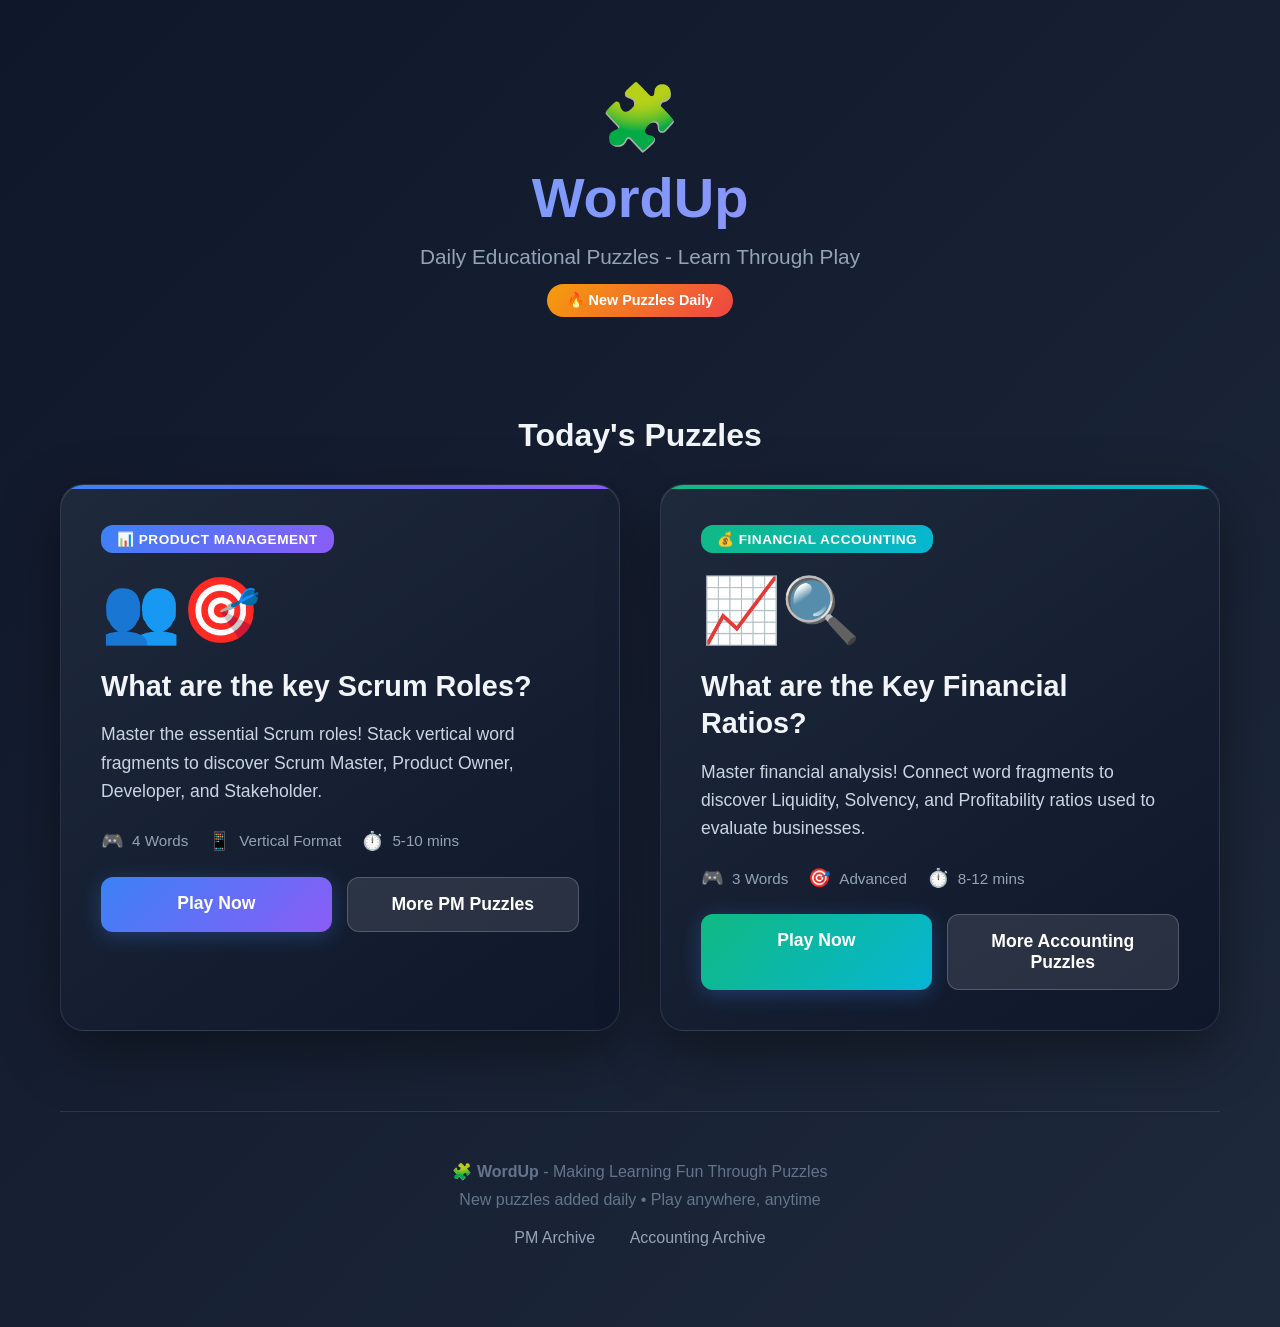
==== commit bbe1d64e: "New Index and Archive" ====
--- a/index.html
+++ b/index.html
@@ -11,197 +11,333 @@
     </script>
     
     <meta charset="UTF-8">
-    <meta name="viewport" content="width=device-width, initial-scale=1.0, maximum-scale=1.0, user-scalable=no">
-    <meta name="apple-mobile-web-app-capable" content="yes">
-    <meta name="mobile-web-app-capable" content="yes">
-    <title>WordUp - Educational Puzzles</title>
+    <meta name="viewport" content="width=device-width, initial-scale=1.0">
+    <title>WordUp - Daily Educational Puzzles</title>
     <style>
         * {
             margin: 0;
             padding: 0;
             box-sizing: border-box;
-            -webkit-tap-highlight-color: transparent;
         }
 
         body {
             font-family: -apple-system, BlinkMacSystemFont, 'Segoe UI', Roboto, Oxygen, Ubuntu, Cantarell, sans-serif;
-            background: linear-gradient(135deg, #1e3a8a 0%, #3b82f6 100%);
+            background: linear-gradient(135deg, #0f172a 0%, #1e293b 100%);
             min-height: 100vh;
-            padding: 40px 20px;
             color: white;
         }
 
         .container {
             max-width: 1200px;
             margin: 0 auto;
-        }
-
+            padding: 40px 20px;
+        }
+
+        /* Header */
         header {
             text-align: center;
             margin-bottom: 60px;
+            padding: 40px 20px;
+        }
+
+        .logo {
+            font-size: 4em;
+            margin-bottom: 10px;
         }
 
         h1 {
             font-size: 3.5em;
             margin-bottom: 15px;
-            text-shadow: 2px 2px 4px rgba(0, 0, 0, 0.3);
-        }
-
-        .subtitle {
-            font-size: 1.4em;
-            opacity: 0.9;
-        }
-
-        .category-section {
-            margin: 60px 0;
-        }
-
-        .category-title {
-            font-size: 2.5em;
+            background: linear-gradient(135deg, #60a5fa 0%, #a78bfa 100%);
+            -webkit-background-clip: text;
+            -webkit-text-fill-color: transparent;
+            background-clip: text;
+        }
+
+        .tagline {
+            font-size: 1.3em;
+            color: #94a3b8;
+            font-weight: 300;
+        }
+
+        .daily-badge {
+            display: inline-block;
+            background: linear-gradient(135deg, #f59e0b 0%, #ef4444 100%);
             color: white;
-            margin-bottom: 10px;
+            padding: 8px 20px;
+            border-radius: 20px;
+            font-weight: 600;
+            font-size: 0.9em;
+            margin-top: 15px;
+            animation: pulse 2s ease-in-out infinite;
+        }
+
+        @keyframes pulse {
+            0%, 100% { transform: scale(1); }
+            50% { transform: scale(1.05); }
+        }
+
+        /* Today's Puzzles Section */
+        .section-title {
+            font-size: 2em;
+            margin-bottom: 30px;
             text-align: center;
-            text-shadow: 2px 2px 4px rgba(0, 0, 0, 0.3);
-        }
-
-        .category-description {
-            font-size: 1.2em;
-            color: rgba(255, 255, 255, 0.9);
-            text-align: center;
-            margin-bottom: 30px;
-        }
-
-        .difficulty-section {
-            margin: 40px 0;
-        }
-
-        .difficulty-title {
-            font-size: 1.8em;
-            color: white;
-            margin-bottom: 20px;
-            padding-left: 10px;
-            border-left: 5px solid rgba(255, 255, 255, 0.5);
+            color: #f1f5f9;
         }
 
         .puzzles-grid {
             display: grid;
-            grid-template-columns: repeat(auto-fit, minmax(300px, 1fr));
-            gap: 30px;
-            margin-top: 20px;
-        }
-
+            grid-template-columns: repeat(auto-fit, minmax(450px, 1fr));
+            gap: 40px;
+            margin-bottom: 80px;
+        }
+
+        /* Puzzle Card - Modern Design */
         .puzzle-card {
-            background: white;
-            border-radius: 20px;
-            padding: 30px;
-            box-shadow: 0 10px 30px rgba(0, 0, 0, 0.3);
-            transition: transform 0.3s ease, box-shadow 0.3s ease;
-            cursor: pointer;
-            text-decoration: none;
-            color: #333;
-            display: flex;
-            flex-direction: column;
-            min-height: 280px;
-        }
-
-        /* PM Cards - Blue Theme */
-        .pm-card {
-            border-top: 5px solid #3b82f6;
-        }
-
-        /* Accounting Cards - Green Theme */
-        .accounting-card {
-            border-top: 5px solid #10b981;
+            background: linear-gradient(145deg, #1e293b 0%, #0f172a 100%);
+            border-radius: 24px;
+            padding: 40px;
+            box-shadow: 
+                0 20px 60px rgba(0, 0, 0, 0.4),
+                inset 0 1px 0 rgba(255, 255, 255, 0.1);
+            transition: all 0.3s ease;
+            border: 1px solid rgba(255, 255, 255, 0.1);
+            position: relative;
+            overflow: hidden;
+        }
+
+        .puzzle-card::before {
+            content: '';
+            position: absolute;
+            top: 0;
+            left: 0;
+            right: 0;
+            height: 4px;
+            background: linear-gradient(90deg, var(--card-gradient-start), var(--card-gradient-end));
         }
 
         .puzzle-card:hover {
-            transform: translateY(-5px);
-            box-shadow: 0 15px 40px rgba(0, 0, 0, 0.4);
-        }
-
-        .puzzle-icon {
-            font-size: 3em;
-            margin-bottom: 15px;
-        }
-
-        .puzzle-title {
-            font-size: 1.3em;
-            font-weight: 700;
-            margin-bottom: 10px;
-            color: #1e293b;
-            line-height: 1.3;
-        }
-
-        .puzzle-theme {
+            transform: translateY(-8px);
+            box-shadow: 
+                0 30px 80px rgba(0, 0, 0, 0.5),
+                inset 0 1px 0 rgba(255, 255, 255, 0.1);
+            border-color: rgba(255, 255, 255, 0.2);
+        }
+
+        /* PM Theme */
+        .puzzle-card.pm-theme {
+            --card-gradient-start: #3b82f6;
+            --card-gradient-end: #8b5cf6;
+        }
+
+        /* Accounting Theme */
+        .puzzle-card.accounting-theme {
+            --card-gradient-start: #10b981;
+            --card-gradient-end: #06b6d4;
+        }
+
+        .category-badge {
             display: inline-block;
-            background: #f1f5f9;
-            color: #475569;
-            padding: 5px 12px;
-            border-radius: 20px;
+            padding: 6px 16px;
+            border-radius: 12px;
             font-size: 0.85em;
             font-weight: 600;
+            margin-bottom: 20px;
+            text-transform: uppercase;
+            letter-spacing: 0.5px;
+        }
+
+        .pm-badge {
+            background: linear-gradient(135deg, #3b82f6 0%, #8b5cf6 100%);
+        }
+
+        .accounting-badge {
+            background: linear-gradient(135deg, #10b981 0%, #06b6d4 100%);
+        }
+
+        .puzzle-icon {
+            font-size: 4em;
+            margin-bottom: 20px;
+            display: block;
+        }
+
+        .puzzle-title {
+            font-size: 1.8em;
+            font-weight: 700;
             margin-bottom: 15px;
+            color: #f1f5f9;
+            line-height: 1.3;
         }
 
         .puzzle-description {
-            color: #64748b;
+            font-size: 1.1em;
+            color: #cbd5e1;
             line-height: 1.6;
-            margin-bottom: 15px;
-            flex-grow: 1;
-        }
-
-        .puzzle-difficulty {
+            margin-bottom: 25px;
+        }
+
+        .puzzle-meta {
+            display: flex;
+            gap: 20px;
+            margin-bottom: 25px;
+            flex-wrap: wrap;
+        }
+
+        .meta-item {
+            display: flex;
+            align-items: center;
+            gap: 8px;
+            font-size: 0.95em;
             color: #94a3b8;
-            font-size: 0.9em;
+        }
+
+        .meta-icon {
+            font-size: 1.2em;
+        }
+
+        .button-group {
+            display: flex;
+            gap: 15px;
+            margin-top: 25px;
+        }
+
+        .btn {
+            flex: 1;
+            padding: 16px 30px;
+            border-radius: 12px;
+            font-size: 1.1em;
             font-weight: 600;
-            margin-top: auto;
-        }
-
+            text-decoration: none;
+            text-align: center;
+            transition: all 0.3s ease;
+            border: none;
+            cursor: pointer;
+        }
+
+        .btn-primary {
+            background: linear-gradient(135deg, var(--card-gradient-start), var(--card-gradient-end));
+            color: white;
+            box-shadow: 0 4px 20px rgba(59, 130, 246, 0.3);
+        }
+
+        .btn-primary:hover {
+            transform: translateY(-2px);
+            box-shadow: 0 6px 30px rgba(59, 130, 246, 0.4);
+        }
+
+        .btn-secondary {
+            background: rgba(255, 255, 255, 0.1);
+            color: white;
+            border: 1px solid rgba(255, 255, 255, 0.2);
+        }
+
+        .btn-secondary:hover {
+            background: rgba(255, 255, 255, 0.15);
+            border-color: rgba(255, 255, 255, 0.3);
+        }
+
+        /* Footer */
         footer {
             text-align: center;
-            margin-top: 80px;
-            padding-top: 40px;
-            border-top: 1px solid rgba(255, 255, 255, 0.2);
-            color: rgba(255, 255, 255, 0.8);
-        }
-
+            padding: 40px 20px;
+            color: #64748b;
+            border-top: 1px solid rgba(255, 255, 255, 0.1);
+            margin-top: 60px;
+        }
+
+        footer p {
+            margin: 10px 0;
+        }
+
+        .footer-links {
+            margin-top: 20px;
+        }
+
+        .footer-link {
+            color: #94a3b8;
+            text-decoration: none;
+            margin: 0 15px;
+            transition: color 0.3s ease;
+        }
+
+        .footer-link:hover {
+            color: #60a5fa;
+        }
+
+        /* Mobile Responsive */
         @media (max-width: 768px) {
-            body {
+            .container {
                 padding: 20px 15px;
+            }
+
+            header {
+                padding: 20px 15px;
+                margin-bottom: 40px;
+            }
+
+            .logo {
+                font-size: 3em;
             }
 
             h1 {
                 font-size: 2.5em;
             }
 
-            .subtitle {
+            .tagline {
                 font-size: 1.1em;
-            }
-
-            .category-title {
-                font-size: 2em;
-            }
-
-            .difficulty-title {
-                font-size: 1.5em;
             }
 
             .puzzles-grid {
                 grid-template-columns: 1fr;
-                gap: 20px;
+                gap: 30px;
+                margin-bottom: 60px;
             }
 
             .puzzle-card {
-                padding: 25px;
-                min-height: 250px;
+                padding: 30px 25px;
             }
 
             .puzzle-icon {
+                font-size: 3em;
+            }
+
+            .puzzle-title {
+                font-size: 1.5em;
+            }
+
+            .puzzle-description {
+                font-size: 1em;
+            }
+
+            .button-group {
+                flex-direction: column;
+            }
+
+            .btn {
+                padding: 14px 25px;
+                font-size: 1em;
+            }
+
+            .section-title {
+                font-size: 1.6em;
+            }
+        }
+
+        @media (max-width: 480px) {
+            .logo {
                 font-size: 2.5em;
             }
 
+            h1 {
+                font-size: 2em;
+            }
+
+            .puzzle-card {
+                padding: 25px 20px;
+            }
+
             .puzzle-title {
-                font-size: 1.2em;
+                font-size: 1.3em;
             }
         }
     </style>
@@ -209,175 +345,81 @@
 <body>
     <div class="container">
         <header>
-            <h1>🧩 WordUp</h1>
-            <p class="subtitle">Educational Puzzles - Master Professional Skills Through Play</p>
+            <div class="logo">🧩</div>
+            <h1>WordUp</h1>
+            <p class="tagline">Daily Educational Puzzles - Learn Through Play</p>
+            <span class="daily-badge">🔥 New Puzzles Daily</span>
         </header>
 
-        <!-- Product Management Section -->
-        <section class="category-section">
-            <h2 class="category-title">📊 Product Management</h2>
-            <p class="category-description">Master PM frameworks, methodologies, and tools</p>
+        <main>
+            <h2 class="section-title">Today's Puzzles</h2>
             
             <div class="puzzles-grid">
-                <!-- User Story Format Puzzle -->
-                <a href="product-userstory/" class="puzzle-card pm-card">
-                    <div class="puzzle-icon">📝👤</div>
-                    <div class="puzzle-title">What is the User Story Format in Agile?</div>
-                    <div class="puzzle-theme">Agile Framework</div>
-                    <div class="puzzle-description">
-                        Master user story writing! Learn about Persona, Capability, Benefit, and Acceptance Criteria.
+                <!-- Product Management Puzzle -->
+                <div class="puzzle-card pm-theme">
+                    <span class="category-badge pm-badge">📊 Product Management</span>
+                    <span class="puzzle-icon">👥🎯</span>
+                    <h3 class="puzzle-title">What are the key Scrum Roles?</h3>
+                    <p class="puzzle-description">
+                        Master the essential Scrum roles! Stack vertical word fragments to discover Scrum Master, Product Owner, Developer, and Stakeholder.
+                    </p>
+                    <div class="puzzle-meta">
+                        <div class="meta-item">
+                            <span class="meta-icon">🎮</span>
+                            <span>4 Words</span>
+                        </div>
+                        <div class="meta-item">
+                            <span class="meta-icon">📱</span>
+                            <span>Vertical Format</span>
+                        </div>
+                        <div class="meta-item">
+                            <span class="meta-icon">⏱️</span>
+                            <span>5-10 mins</span>
+                        </div>
                     </div>
-                    <div class="puzzle-difficulty">
-                        <strong>4 words</strong> • Mobile-Friendly ⭐
+                    <div class="button-group">
+                        <a href="pm-scrum-roles/" class="btn btn-primary">Play Now</a>
+                        <a href="archive-pm.html" class="btn btn-secondary">More PM Puzzles</a>
                     </div>
-                </a>
-
-                <!-- Three Pillars Puzzle -->
-                <a href="product-pillars/" class="puzzle-card pm-card">
-                    <div class="puzzle-icon">🏛️📋</div>
-                    <div class="puzzle-title">What are the Three Pillars of Product Management?</div>
-                    <div class="puzzle-theme">PM Fundamentals</div>
-                    <div class="puzzle-description">
-                        Master the core PM framework! Learn Discovery, Planning, and Development.
+                </div>
+
+                <!-- Financial Accounting Puzzle -->
+                <div class="puzzle-card accounting-theme">
+                    <span class="category-badge accounting-badge">💰 Financial Accounting</span>
+                    <span class="puzzle-icon">📈🔍</span>
+                    <h3 class="puzzle-title">What are the Key Financial Ratios?</h3>
+                    <p class="puzzle-description">
+                        Master financial analysis! Connect word fragments to discover Liquidity, Solvency, and Profitability ratios used to evaluate businesses.
+                    </p>
+                    <div class="puzzle-meta">
+                        <div class="meta-item">
+                            <span class="meta-icon">🎮</span>
+                            <span>3 Words</span>
+                        </div>
+                        <div class="meta-item">
+                            <span class="meta-icon">🎯</span>
+                            <span>Advanced</span>
+                        </div>
+                        <div class="meta-item">
+                            <span class="meta-icon">⏱️</span>
+                            <span>8-12 mins</span>
+                        </div>
                     </div>
-                    <div class="puzzle-difficulty">
-                        <strong>3 words</strong> • Mobile-Friendly ⭐
+                    <div class="button-group">
+                        <a href="accounting-ratios/" class="btn btn-primary">Play Now</a>
+                        <a href="archive-accounting.html" class="btn btn-secondary">More Accounting Puzzles</a>
                     </div>
-                </a>
-
-                <!-- PM Basics Puzzle -->
-                <a href="product-basics/" class="puzzle-card pm-card">
-                    <div class="puzzle-icon">🎯💡</div>
-                    <div class="puzzle-title">What are key Product Management concepts?</div>
-                    <div class="puzzle-theme">PM Fundamentals</div>
-                    <div class="puzzle-description">
-                        Master essential PM terminology! Learn about Roadmap, Backlog, Sprint, and Metrics.
-                    </div>
-                    <div class="puzzle-difficulty">
-                        <strong>4 words</strong> • Mobile-Friendly ⭐
-                    </div>
-                </a>
-
-                <!-- MoSCoW Framework Puzzle -->
-                <a href="product-moscow/" class="puzzle-card pm-card">
-                    <div class="puzzle-icon">📊🎯</div>
-                    <div class="puzzle-title">What is the MoSCoW Prioritization Framework?</div>
-                    <div class="puzzle-theme">Prioritization</div>
-                    <div class="puzzle-description">
-                        Master prioritization! Learn Must Have, Should Have, Could Have, and Won't Have.
-                    </div>
-                    <div class="puzzle-difficulty">
-                        <strong>4 words</strong> • Framework ⭐⭐
-                    </div>
-                </a>
-
-                <!-- AARRR Pirate Metrics Puzzle -->
-                <a href="product-aarrr/" class="puzzle-card pm-card">
-                    <div class="puzzle-icon">🏴‍☠️⚓</div>
-                    <div class="puzzle-title">What is the AARRR Pirate Metrics Framework?</div>
-                    <div class="puzzle-theme">Growth Metrics</div>
-                    <div class="puzzle-description">
-                        Master growth metrics! Discover Acquisition, Activation, Retention, Referral, and Revenue.
-                    </div>
-                    <div class="puzzle-difficulty">
-                        <strong>5 words</strong> • Analytics ⭐⭐
-                    </div>
-                </a>
-
-                <!-- Product Management Tools Puzzle -->
-                <a href="product-tools/" class="puzzle-card pm-card">
-                    <div class="puzzle-icon">🛠️💼</div>
-                    <div class="puzzle-title">Which tools do top Product Managers rely on?</div>
-                    <div class="puzzle-theme">PM Toolkit</div>
-                    <div class="puzzle-description">
-                        Identify essential PM tools! From documentation to wireframing to roadmapping.
-                    </div>
-                    <div class="puzzle-difficulty">
-                        <strong>5 words</strong> • Tools ⭐⭐
-                    </div>
-                </a>
-            </div>
-        </section>
-
-        <!-- Financial Accounting Section -->
-        <section class="category-section">
-            <h2 class="category-title">💰 Financial Accounting</h2>
-            <p class="category-description">Master accounting principles and financial concepts</p>
-            
-            <!-- Beginner Section -->
-            <div class="difficulty-section">
-                <h3 class="difficulty-title">📚 Beginner</h3>
-                <div class="puzzles-grid">
-                    <!-- Accounting Equation Puzzle -->
-                    <a href="accounting-equation/" class="puzzle-card accounting-card">
-                        <div class="puzzle-icon">⚖️💵</div>
-                        <div class="puzzle-title">What is the Accounting Equation?</div>
-                        <div class="puzzle-theme">Foundation</div>
-                        <div class="puzzle-description">
-                            Master the fundamental equation! Learn Assets, Liabilities, and Equity - the foundation of all accounting.
-                        </div>
-                        <div class="puzzle-difficulty">
-                            <strong>3 words</strong> • Mobile-Friendly ⭐
-                        </div>
-                    </a>
                 </div>
             </div>
-
-            <!-- Professional Section -->
-            <div class="difficulty-section">
-                <h3 class="difficulty-title">💼 Professional</h3>
-                <div class="puzzles-grid">
-                    <!-- GAAP Principles Puzzle -->
-                    <a href="accounting-principles/" class="puzzle-card accounting-card">
-                        <div class="puzzle-icon">📚💼</div>
-                        <div class="puzzle-title">What are the 5 GAAP Accounting Principles?</div>
-                        <div class="puzzle-theme">GAAP Framework</div>
-                        <div class="puzzle-description">
-                            Master the 5 fundamental principles! Learn Prudence, Consistency, Sincerity, Materiality, and Continuity.
-                        </div>
-                        <div class="puzzle-difficulty">
-                            <strong>5 words</strong> • Mobile-Friendly ⭐⭐
-                        </div>
-                    </a>
-
-                    <!-- Financial Statements Puzzle -->
-                    <a href="accounting-statements/" class="puzzle-card accounting-card">
-                        <div class="puzzle-icon">📄📊</div>
-                        <div class="puzzle-title">What are the Key Financial Statements?</div>
-                        <div class="puzzle-theme">Financial Reporting</div>
-                        <div class="puzzle-description">
-                            Master financial reporting! Learn Balance Sheet, Income Statement, Cash Flow, and Retained Earnings.
-                        </div>
-                        <div class="puzzle-difficulty">
-                            <strong>4 words</strong> • Mobile-Friendly ⭐⭐
-                        </div>
-                    </a>
-                </div>
+        </main>
+
+        <footer>
+            <p>🧩 <strong>WordUp</strong> - Making Learning Fun Through Puzzles</p>
+            <p style="margin-top: 10px;">New puzzles added daily • Play anywhere, anytime</p>
+            <div class="footer-links">
+                <a href="archive-pm.html" class="footer-link">PM Archive</a>
+                <a href="archive-accounting.html" class="footer-link">Accounting Archive</a>
             </div>
-
-            <!-- Advanced Section -->
-            <div class="difficulty-section">
-                <h3 class="difficulty-title">🎯 Advanced</h3>
-                <div class="puzzles-grid">
-                    <!-- Financial Ratios Puzzle -->
-                    <a href="accounting-ratios/" class="puzzle-card accounting-card">
-                        <div class="puzzle-icon">📈🔍</div>
-                        <div class="puzzle-title">What are the Key Financial Ratios?</div>
-                        <div class="puzzle-theme">Financial Analysis</div>
-                        <div class="puzzle-description">
-                            Master financial analysis! Learn Liquidity, Solvency, and Profitability ratios for evaluating business performance.
-                        </div>
-                        <div class="puzzle-difficulty">
-                            <strong>3 words</strong> • Complex ⭐⭐⭐
-                        </div>
-                    </a>
-                </div>
-            </div>
-        </section>
-
-        <footer>
-            <p>🧩 WordUp - Making Learning Fun Through Puzzles</p>
-            <p style="margin-top: 10px; font-size: 0.9em;">Product Management • Financial Accounting • More Coming Soon</p>
         </footer>
     </div>
 </body>
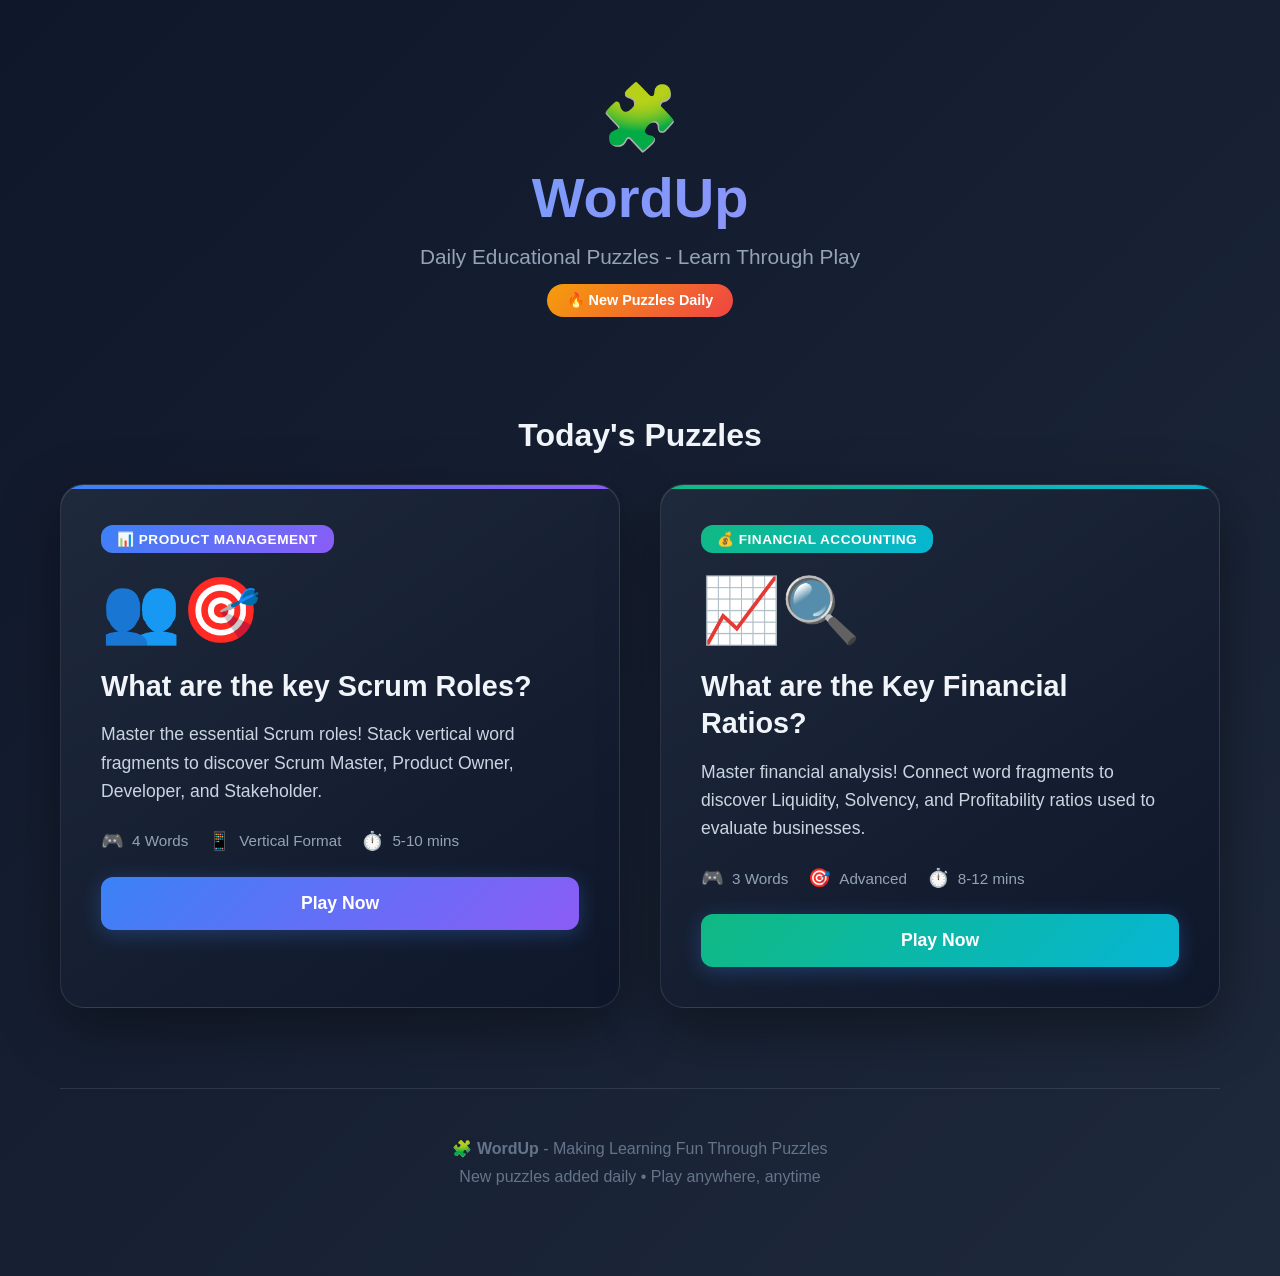
==== commit c8504fe4: "NewHomePage With only Play now button" ====
--- a/index.html
+++ b/index.html
@@ -195,14 +195,8 @@
             font-size: 1.2em;
         }
 
-        .button-group {
-            display: flex;
-            gap: 15px;
-            margin-top: 25px;
-        }
-
         .btn {
-            flex: 1;
+            width: 100%;
             padding: 16px 30px;
             border-radius: 12px;
             font-size: 1.1em;
@@ -212,6 +206,7 @@
             transition: all 0.3s ease;
             border: none;
             cursor: pointer;
+            display: block;
         }
 
         .btn-primary {
@@ -223,17 +218,6 @@
         .btn-primary:hover {
             transform: translateY(-2px);
             box-shadow: 0 6px 30px rgba(59, 130, 246, 0.4);
-        }
-
-        .btn-secondary {
-            background: rgba(255, 255, 255, 0.1);
-            color: white;
-            border: 1px solid rgba(255, 255, 255, 0.2);
-        }
-
-        .btn-secondary:hover {
-            background: rgba(255, 255, 255, 0.15);
-            border-color: rgba(255, 255, 255, 0.3);
         }
 
         /* Footer */
@@ -249,21 +233,6 @@
             margin: 10px 0;
         }
 
-        .footer-links {
-            margin-top: 20px;
-        }
-
-        .footer-link {
-            color: #94a3b8;
-            text-decoration: none;
-            margin: 0 15px;
-            transition: color 0.3s ease;
-        }
-
-        .footer-link:hover {
-            color: #60a5fa;
-        }
-
         /* Mobile Responsive */
         @media (max-width: 768px) {
             .container {
@@ -307,10 +276,6 @@
 
             .puzzle-description {
                 font-size: 1em;
-            }
-
-            .button-group {
-                flex-direction: column;
             }
 
             .btn {
@@ -377,10 +342,7 @@
                             <span>5-10 mins</span>
                         </div>
                     </div>
-                    <div class="button-group">
-                        <a href="pm-scrum-roles/" class="btn btn-primary">Play Now</a>
-                        <a href="archive-pm.html" class="btn btn-secondary">More PM Puzzles</a>
-                    </div>
+                    <a href="pm-scrum-roles/" class="btn btn-primary">Play Now</a>
                 </div>
 
                 <!-- Financial Accounting Puzzle -->
@@ -405,10 +367,7 @@
                             <span>8-12 mins</span>
                         </div>
                     </div>
-                    <div class="button-group">
-                        <a href="accounting-ratios/" class="btn btn-primary">Play Now</a>
-                        <a href="archive-accounting.html" class="btn btn-secondary">More Accounting Puzzles</a>
-                    </div>
+                    <a href="accounting-ratios/" class="btn btn-primary">Play Now</a>
                 </div>
             </div>
         </main>
@@ -416,10 +375,6 @@
         <footer>
             <p>🧩 <strong>WordUp</strong> - Making Learning Fun Through Puzzles</p>
             <p style="margin-top: 10px;">New puzzles added daily • Play anywhere, anytime</p>
-            <div class="footer-links">
-                <a href="archive-pm.html" class="footer-link">PM Archive</a>
-                <a href="archive-accounting.html" class="footer-link">Accounting Archive</a>
-            </div>
         </footer>
     </div>
 </body>
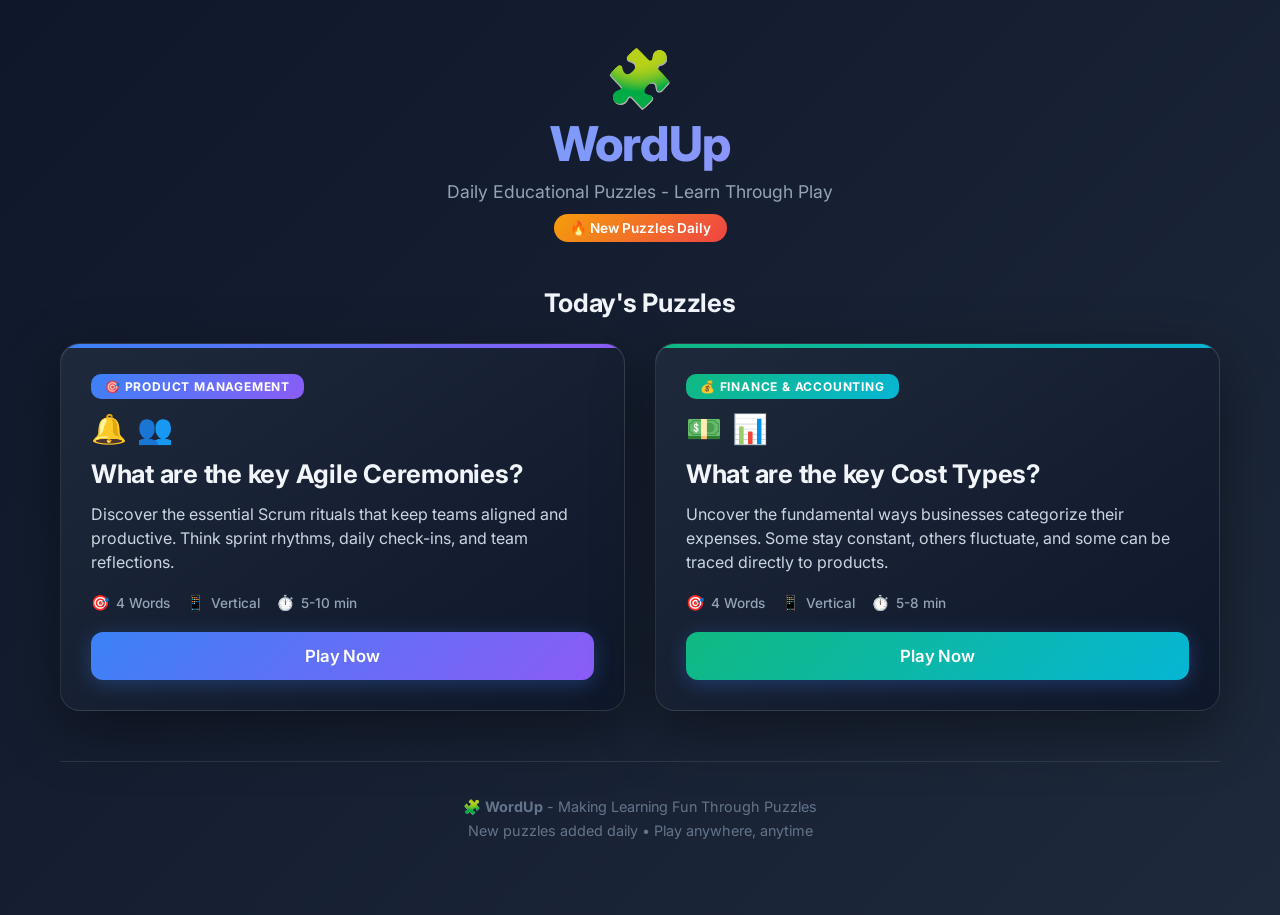
==== commit f1a762df: "Smaller icons on homepage" ====
--- a/index.html
+++ b/index.html
@@ -1,3 +1,4 @@
+
 <!DOCTYPE html>
 <html lang="en">
 <head>
@@ -13,297 +14,99 @@
     <meta charset="UTF-8">
     <meta name="viewport" content="width=device-width, initial-scale=1.0">
     <title>WordUp - Daily Educational Puzzles</title>
+    
+    <!-- Inter Font -->
+    <link rel="preconnect" href="https://fonts.googleapis.com">
+    <link rel="preconnect" href="https://fonts.gstatic.com" crossorigin>
+    <link href="https://fonts.googleapis.com/css2?family=Inter:wght@300;400;500;600;700;800&display=swap" rel="stylesheet">
+    
     <style>
-        * {
-            margin: 0;
-            padding: 0;
-            box-sizing: border-box;
-        }
-
+        * { margin: 0; padding: 0; box-sizing: border-box; }
         body {
-            font-family: -apple-system, BlinkMacSystemFont, 'Segoe UI', Roboto, Oxygen, Ubuntu, Cantarell, sans-serif;
+            font-family: 'Inter', -apple-system, BlinkMacSystemFont, 'Segoe UI', Roboto, sans-serif;
             background: linear-gradient(135deg, #0f172a 0%, #1e293b 100%);
             min-height: 100vh;
             color: white;
         }
-
-        .container {
-            max-width: 1200px;
-            margin: 0 auto;
-            padding: 40px 20px;
+        .container { max-width: 1200px; margin: 0 auto; padding: 30px 20px 40px; }
+        header { text-align: center; margin-bottom: 35px; padding: 20px 20px 10px; }
+        .logo { font-size: 3.5em; margin-bottom: 8px; line-height: 1; }
+        h1 {
+            font-size: 3em; margin-bottom: 8px;
+            background: linear-gradient(135deg, #60a5fa 0%, #a78bfa 100%);
+            -webkit-background-clip: text; -webkit-text-fill-color: transparent;
+            background-clip: text; font-weight: 800; letter-spacing: -0.02em;
         }
-
-        /* Header */
-        header {
-            text-align: center;
-            margin-bottom: 60px;
-            padding: 40px 20px;
-        }
-
-        .logo {
-            font-size: 4em;
-            margin-bottom: 10px;
-        }
-
-        h1 {
-            font-size: 3.5em;
-            margin-bottom: 15px;
-            background: linear-gradient(135deg, #60a5fa 0%, #a78bfa 100%);
-            -webkit-background-clip: text;
-            -webkit-text-fill-color: transparent;
-            background-clip: text;
-        }
-
-        .tagline {
-            font-size: 1.3em;
-            color: #94a3b8;
-            font-weight: 300;
-        }
-
+        .tagline { font-size: 1.1em; color: #94a3b8; font-weight: 400; margin-bottom: 12px; }
         .daily-badge {
-            display: inline-block;
-            background: linear-gradient(135deg, #f59e0b 0%, #ef4444 100%);
-            color: white;
-            padding: 8px 20px;
-            border-radius: 20px;
-            font-weight: 600;
-            font-size: 0.9em;
-            margin-top: 15px;
+            display: inline-block; background: linear-gradient(135deg, #f59e0b 0%, #ef4444 100%);
+            color: white; padding: 6px 16px; border-radius: 20px; font-weight: 600; font-size: 0.85em;
             animation: pulse 2s ease-in-out infinite;
         }
-
-        @keyframes pulse {
-            0%, 100% { transform: scale(1); }
-            50% { transform: scale(1.05); }
+        @keyframes pulse { 0%, 100% { transform: scale(1); } 50% { transform: scale(1.05); } }
+        .section-title { font-size: 1.6em; margin-bottom: 25px; text-align: center; color: #f1f5f9; font-weight: 700; letter-spacing: -0.01em; }
+        .puzzles-grid { display: grid; grid-template-columns: repeat(auto-fit, minmax(450px, 1fr)); gap: 30px; margin-bottom: 50px; }
+        .puzzle-card {
+            background: linear-gradient(145deg, #1e293b 0%, #0f172a 100%); border-radius: 20px; padding: 30px;
+            box-shadow: 0 20px 60px rgba(0, 0, 0, 0.4), inset 0 1px 0 rgba(255, 255, 255, 0.1);
+            transition: all 0.3s ease; border: 1px solid rgba(255, 255, 255, 0.1);
+            position: relative; overflow: hidden;
         }
-
-        /* Today's Puzzles Section */
-        .section-title {
-            font-size: 2em;
-            margin-bottom: 30px;
-            text-align: center;
-            color: #f1f5f9;
-        }
-
-        .puzzles-grid {
-            display: grid;
-            grid-template-columns: repeat(auto-fit, minmax(450px, 1fr));
-            gap: 40px;
-            margin-bottom: 80px;
-        }
-
-        /* Puzzle Card - Modern Design */
-        .puzzle-card {
-            background: linear-gradient(145deg, #1e293b 0%, #0f172a 100%);
-            border-radius: 24px;
-            padding: 40px;
-            box-shadow: 
-                0 20px 60px rgba(0, 0, 0, 0.4),
-                inset 0 1px 0 rgba(255, 255, 255, 0.1);
-            transition: all 0.3s ease;
-            border: 1px solid rgba(255, 255, 255, 0.1);
-            position: relative;
-            overflow: hidden;
-        }
-
         .puzzle-card::before {
-            content: '';
-            position: absolute;
-            top: 0;
-            left: 0;
-            right: 0;
-            height: 4px;
+            content: ''; position: absolute; top: 0; left: 0; right: 0; height: 4px;
             background: linear-gradient(90deg, var(--card-gradient-start), var(--card-gradient-end));
         }
-
         .puzzle-card:hover {
-            transform: translateY(-8px);
-            box-shadow: 
-                0 30px 80px rgba(0, 0, 0, 0.5),
-                inset 0 1px 0 rgba(255, 255, 255, 0.1);
+            transform: translateY(-6px);
+            box-shadow: 0 30px 80px rgba(0, 0, 0, 0.5), inset 0 1px 0 rgba(255, 255, 255, 0.1);
             border-color: rgba(255, 255, 255, 0.2);
         }
-
-        /* PM Theme */
-        .puzzle-card.pm-theme {
-            --card-gradient-start: #3b82f6;
-            --card-gradient-end: #8b5cf6;
+        .puzzle-card.pm-theme { --card-gradient-start: #3b82f6; --card-gradient-end: #8b5cf6; }
+        .puzzle-card.accounting-theme { --card-gradient-start: #10b981; --card-gradient-end: #06b6d4; }
+        .category-badge {
+            display: inline-block; padding: 5px 14px; border-radius: 10px; font-size: 0.75em;
+            font-weight: 700; margin-bottom: 16px; text-transform: uppercase; letter-spacing: 0.8px;
         }
-
-        /* Accounting Theme */
-        .puzzle-card.accounting-theme {
-            --card-gradient-start: #10b981;
-            --card-gradient-end: #06b6d4;
+        .pm-badge { background: linear-gradient(135deg, #3b82f6 0%, #8b5cf6 100%); }
+        .accounting-badge { background: linear-gradient(135deg, #10b981 0%, #06b6d4 100%); }
+        .puzzle-icon { font-size: 1.8em; margin-bottom: 14px; display: block; line-height: 1; letter-spacing: 0.05em; }
+        .puzzle-title { font-size: 1.6em; font-weight: 700; margin-bottom: 12px; color: #f1f5f9; line-height: 1.25; letter-spacing: -0.01em; }
+        .puzzle-description { font-size: 1em; color: #cbd5e1; line-height: 1.5; margin-bottom: 20px; font-weight: 400; }
+        .puzzle-meta { display: flex; gap: 16px; margin-bottom: 20px; flex-wrap: wrap; }
+        .meta-item { display: flex; align-items: center; gap: 6px; font-size: 0.85em; color: #94a3b8; font-weight: 500; }
+        .meta-icon { font-size: 1.1em; }
+        .btn {
+            width: 100%; padding: 14px 28px; border-radius: 12px; font-size: 1.05em; font-weight: 600;
+            text-decoration: none; text-align: center; transition: all 0.3s ease;
+            border: none; cursor: pointer; display: block; letter-spacing: -0.01em;
         }
-
-        .category-badge {
-            display: inline-block;
-            padding: 6px 16px;
-            border-radius: 12px;
-            font-size: 0.85em;
-            font-weight: 600;
-            margin-bottom: 20px;
-            text-transform: uppercase;
-            letter-spacing: 0.5px;
-        }
-
-        .pm-badge {
-            background: linear-gradient(135deg, #3b82f6 0%, #8b5cf6 100%);
-        }
-
-        .accounting-badge {
-            background: linear-gradient(135deg, #10b981 0%, #06b6d4 100%);
-        }
-
-        .puzzle-icon {
-            font-size: 4em;
-            margin-bottom: 20px;
-            display: block;
-        }
-
-        .puzzle-title {
-            font-size: 1.8em;
-            font-weight: 700;
-            margin-bottom: 15px;
-            color: #f1f5f9;
-            line-height: 1.3;
-        }
-
-        .puzzle-description {
-            font-size: 1.1em;
-            color: #cbd5e1;
-            line-height: 1.6;
-            margin-bottom: 25px;
-        }
-
-        .puzzle-meta {
-            display: flex;
-            gap: 20px;
-            margin-bottom: 25px;
-            flex-wrap: wrap;
-        }
-
-        .meta-item {
-            display: flex;
-            align-items: center;
-            gap: 8px;
-            font-size: 0.95em;
-            color: #94a3b8;
-        }
-
-        .meta-icon {
-            font-size: 1.2em;
-        }
-
-        .btn {
-            width: 100%;
-            padding: 16px 30px;
-            border-radius: 12px;
-            font-size: 1.1em;
-            font-weight: 600;
-            text-decoration: none;
-            text-align: center;
-            transition: all 0.3s ease;
-            border: none;
-            cursor: pointer;
-            display: block;
-        }
-
         .btn-primary {
             background: linear-gradient(135deg, var(--card-gradient-start), var(--card-gradient-end));
-            color: white;
-            box-shadow: 0 4px 20px rgba(59, 130, 246, 0.3);
+            color: white; box-shadow: 0 4px 20px rgba(59, 130, 246, 0.3);
         }
-
-        .btn-primary:hover {
-            transform: translateY(-2px);
-            box-shadow: 0 6px 30px rgba(59, 130, 246, 0.4);
+        .btn-primary:hover { transform: translateY(-2px); box-shadow: 0 6px 30px rgba(59, 130, 246, 0.4); }
+        footer { text-align: center; padding: 30px 20px; color: #64748b; border-top: 1px solid rgba(255, 255, 255, 0.1); margin-top: 40px; }
+        footer p { margin: 6px 0; font-size: 0.9em; font-weight: 400; }
+        @media (max-width: 768px) {
+            .container { padding: 20px 15px 30px; }
+            header { padding: 15px 15px 5px; margin-bottom: 25px; }
+            .logo { font-size: 2.8em; }
+            h1 { font-size: 2.2em; }
+            .tagline { font-size: 1em; }
+            .section-title { font-size: 1.4em; margin-bottom: 20px; }
+            .puzzles-grid { grid-template-columns: 1fr; gap: 25px; margin-bottom: 40px; }
+            .puzzle-card { padding: 25px; }
+            .puzzle-icon { font-size: 1.6em; }
+            .puzzle-title { font-size: 1.4em; }
+            .puzzle-description { font-size: 0.95em; }
+            .btn { padding: 13px 24px; font-size: 1em; }
         }
-
-        /* Footer */
-        footer {
-            text-align: center;
-            padding: 40px 20px;
-            color: #64748b;
-            border-top: 1px solid rgba(255, 255, 255, 0.1);
-            margin-top: 60px;
-        }
-
-        footer p {
-            margin: 10px 0;
-        }
-
-        /* Mobile Responsive */
-        @media (max-width: 768px) {
-            .container {
-                padding: 20px 15px;
-            }
-
-            header {
-                padding: 20px 15px;
-                margin-bottom: 40px;
-            }
-
-            .logo {
-                font-size: 3em;
-            }
-
-            h1 {
-                font-size: 2.5em;
-            }
-
-            .tagline {
-                font-size: 1.1em;
-            }
-
-            .puzzles-grid {
-                grid-template-columns: 1fr;
-                gap: 30px;
-                margin-bottom: 60px;
-            }
-
-            .puzzle-card {
-                padding: 30px 25px;
-            }
-
-            .puzzle-icon {
-                font-size: 3em;
-            }
-
-            .puzzle-title {
-                font-size: 1.5em;
-            }
-
-            .puzzle-description {
-                font-size: 1em;
-            }
-
-            .btn {
-                padding: 14px 25px;
-                font-size: 1em;
-            }
-
-            .section-title {
-                font-size: 1.6em;
-            }
-        }
-
         @media (max-width: 480px) {
-            .logo {
-                font-size: 2.5em;
-            }
-
-            h1 {
-                font-size: 2em;
-            }
-
-            .puzzle-card {
-                padding: 25px 20px;
-            }
-
-            .puzzle-title {
-                font-size: 1.3em;
-            }
+            .logo { font-size: 2.5em; }
+            h1 { font-size: 1.9em; }
+            .puzzle-card { padding: 22px; }
+            .puzzle-icon { font-size: 1.5em; }
+            .puzzle-title { font-size: 1.3em; }
         }
     </style>
 </head>
@@ -315,66 +118,42 @@
             <p class="tagline">Daily Educational Puzzles - Learn Through Play</p>
             <span class="daily-badge">🔥 New Puzzles Daily</span>
         </header>
-
         <main>
             <h2 class="section-title">Today's Puzzles</h2>
-            
             <div class="puzzles-grid">
-                <!-- Product Management Puzzle -->
                 <div class="puzzle-card pm-theme">
-                    <span class="category-badge pm-badge">📊 Product Management</span>
-                    <span class="puzzle-icon">👥🎯</span>
-                    <h3 class="puzzle-title">What are the key Scrum Roles?</h3>
+                    <span class="category-badge pm-badge">🎯 Product Management</span>
+                    <span class="puzzle-icon">🔔 👥</span>
+                    <h3 class="puzzle-title">What are the key Agile Ceremonies?</h3>
                     <p class="puzzle-description">
-                        Master the essential Scrum roles! Stack vertical word fragments to discover Scrum Master, Product Owner, Developer, and Stakeholder.
+                        Discover the essential Scrum rituals that keep teams aligned and productive. Think sprint rhythms, daily check-ins, and team reflections.
                     </p>
                     <div class="puzzle-meta">
-                        <div class="meta-item">
-                            <span class="meta-icon">🎮</span>
-                            <span>4 Words</span>
-                        </div>
-                        <div class="meta-item">
-                            <span class="meta-icon">📱</span>
-                            <span>Vertical Format</span>
-                        </div>
-                        <div class="meta-item">
-                            <span class="meta-icon">⏱️</span>
-                            <span>5-10 mins</span>
-                        </div>
+                        <div class="meta-item"><span class="meta-icon">🎯</span><span>4 Words</span></div>
+                        <div class="meta-item"><span class="meta-icon">📱</span><span>Vertical</span></div>
+                        <div class="meta-item"><span class="meta-icon">⏱️</span><span>5-10 min</span></div>
                     </div>
-                    <a href="pm-scrum-roles/" class="btn btn-primary">Play Now</a>
+                    <a href="pm-agile-ceremonies/" class="btn btn-primary">Play Now</a>
                 </div>
-
-                <!-- Financial Accounting Puzzle -->
                 <div class="puzzle-card accounting-theme">
-                    <span class="category-badge accounting-badge">💰 Financial Accounting</span>
-                    <span class="puzzle-icon">📈🔍</span>
-                    <h3 class="puzzle-title">What are the Key Financial Ratios?</h3>
+                    <span class="category-badge accounting-badge">💰 Finance & Accounting</span>
+                    <span class="puzzle-icon">💵 📊</span>
+                    <h3 class="puzzle-title">What are the key Cost Types?</h3>
                     <p class="puzzle-description">
-                        Master financial analysis! Connect word fragments to discover Liquidity, Solvency, and Profitability ratios used to evaluate businesses.
+                        Uncover the fundamental ways businesses categorize their expenses. Some stay constant, others fluctuate, and some can be traced directly to products.
                     </p>
                     <div class="puzzle-meta">
-                        <div class="meta-item">
-                            <span class="meta-icon">🎮</span>
-                            <span>3 Words</span>
-                        </div>
-                        <div class="meta-item">
-                            <span class="meta-icon">🎯</span>
-                            <span>Advanced</span>
-                        </div>
-                        <div class="meta-item">
-                            <span class="meta-icon">⏱️</span>
-                            <span>8-12 mins</span>
-                        </div>
+                        <div class="meta-item"><span class="meta-icon">🎯</span><span>4 Words</span></div>
+                        <div class="meta-item"><span class="meta-icon">📱</span><span>Vertical</span></div>
+                        <div class="meta-item"><span class="meta-icon">⏱️</span><span>5-8 min</span></div>
                     </div>
-                    <a href="accounting-ratios/" class="btn btn-primary">Play Now</a>
+                    <a href="accounting-cost-types/" class="btn btn-primary">Play Now</a>
                 </div>
             </div>
         </main>
-
         <footer>
             <p>🧩 <strong>WordUp</strong> - Making Learning Fun Through Puzzles</p>
-            <p style="margin-top: 10px;">New puzzles added daily • Play anywhere, anytime</p>
+            <p>New puzzles added daily • Play anywhere, anytime</p>
         </footer>
     </div>
 </body>
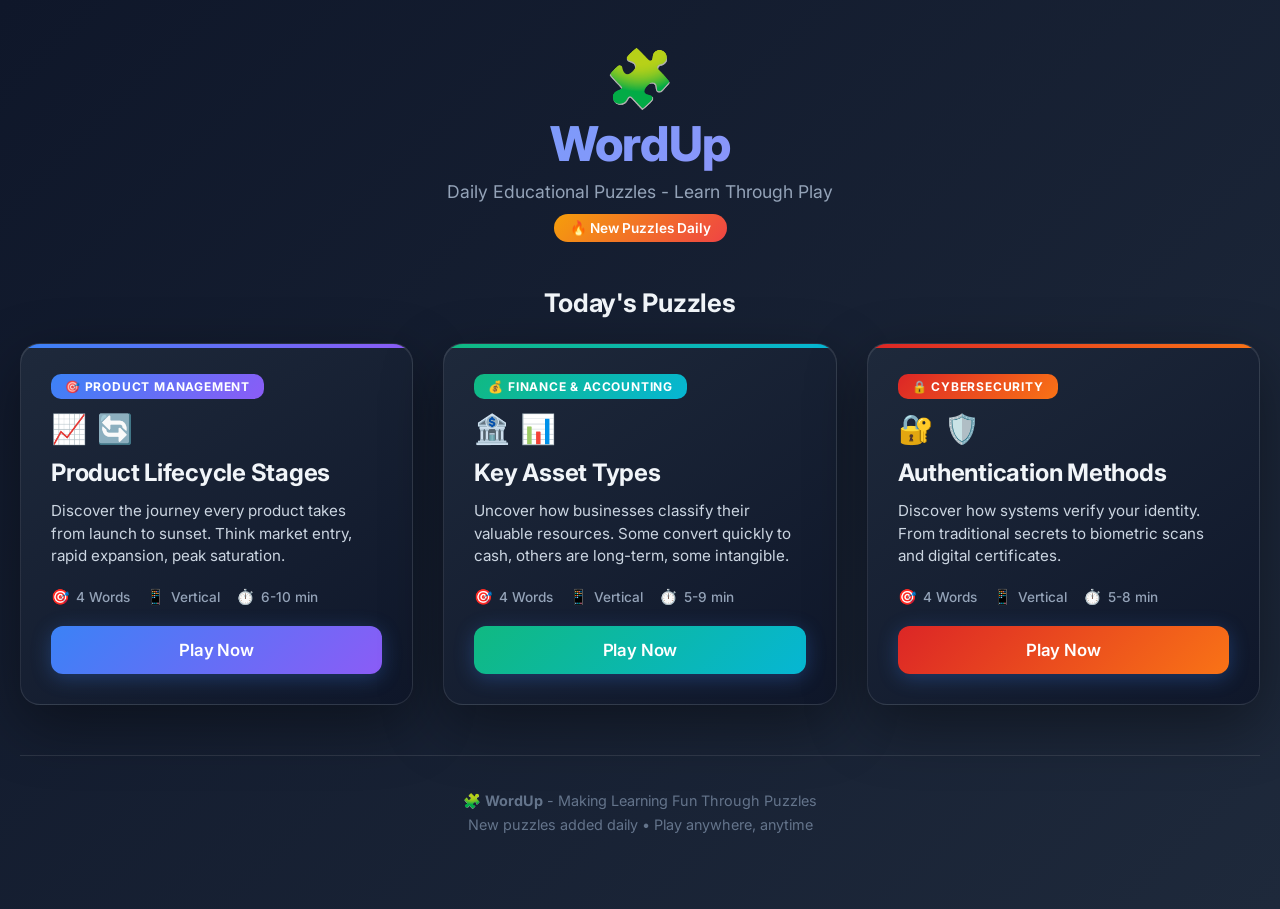
==== commit 13e464e7: "Added Cybersecurity category" ====
--- a/index.html
+++ b/index.html
@@ -3,12 +3,12 @@
 <html lang="en">
 <head>
     <!-- Google Analytics -->
-    <script async src="https://www.googletagmanager.com/gtag/js?id=G-D6CE3JE34J"></script>
+    <script async src="https://www.googletagmanager.com/gtag/js?id=G-378739910"></script>
     <script>
         window.dataLayer = window.dataLayer || [];
         function gtag(){dataLayer.push(arguments);}
         gtag('js', new Date());
-        gtag('config', 'G-D6CE3JE34J');
+        gtag('config', 'G-378739910');
     </script>
     
     <meta charset="UTF-8">
@@ -28,7 +28,7 @@
             min-height: 100vh;
             color: white;
         }
-        .container { max-width: 1200px; margin: 0 auto; padding: 30px 20px 40px; }
+        .container { max-width: 1400px; margin: 0 auto; padding: 30px 20px 40px; }
         header { text-align: center; margin-bottom: 35px; padding: 20px 20px 10px; }
         .logo { font-size: 3.5em; margin-bottom: 8px; line-height: 1; }
         h1 {
@@ -45,7 +45,7 @@
         }
         @keyframes pulse { 0%, 100% { transform: scale(1); } 50% { transform: scale(1.05); } }
         .section-title { font-size: 1.6em; margin-bottom: 25px; text-align: center; color: #f1f5f9; font-weight: 700; letter-spacing: -0.01em; }
-        .puzzles-grid { display: grid; grid-template-columns: repeat(auto-fit, minmax(450px, 1fr)); gap: 30px; margin-bottom: 50px; }
+        .puzzles-grid { display: grid; grid-template-columns: repeat(auto-fit, minmax(380px, 1fr)); gap: 30px; margin-bottom: 50px; }
         .puzzle-card {
             background: linear-gradient(145deg, #1e293b 0%, #0f172a 100%); border-radius: 20px; padding: 30px;
             box-shadow: 0 20px 60px rgba(0, 0, 0, 0.4), inset 0 1px 0 rgba(255, 255, 255, 0.1);
@@ -63,15 +63,17 @@
         }
         .puzzle-card.pm-theme { --card-gradient-start: #3b82f6; --card-gradient-end: #8b5cf6; }
         .puzzle-card.accounting-theme { --card-gradient-start: #10b981; --card-gradient-end: #06b6d4; }
+        .puzzle-card.cybersec-theme { --card-gradient-start: #dc2626; --card-gradient-end: #f97316; }
         .category-badge {
             display: inline-block; padding: 5px 14px; border-radius: 10px; font-size: 0.75em;
             font-weight: 700; margin-bottom: 16px; text-transform: uppercase; letter-spacing: 0.8px;
         }
         .pm-badge { background: linear-gradient(135deg, #3b82f6 0%, #8b5cf6 100%); }
         .accounting-badge { background: linear-gradient(135deg, #10b981 0%, #06b6d4 100%); }
+        .cybersec-badge { background: linear-gradient(135deg, #dc2626 0%, #f97316 100%); }
         .puzzle-icon { font-size: 1.8em; margin-bottom: 14px; display: block; line-height: 1; letter-spacing: 0.05em; }
-        .puzzle-title { font-size: 1.6em; font-weight: 700; margin-bottom: 12px; color: #f1f5f9; line-height: 1.25; letter-spacing: -0.01em; }
-        .puzzle-description { font-size: 1em; color: #cbd5e1; line-height: 1.5; margin-bottom: 20px; font-weight: 400; }
+        .puzzle-title { font-size: 1.5em; font-weight: 700; margin-bottom: 12px; color: #f1f5f9; line-height: 1.25; letter-spacing: -0.01em; }
+        .puzzle-description { font-size: 0.95em; color: #cbd5e1; line-height: 1.5; margin-bottom: 20px; font-weight: 400; }
         .puzzle-meta { display: flex; gap: 16px; margin-bottom: 20px; flex-wrap: wrap; }
         .meta-item { display: flex; align-items: center; gap: 6px; font-size: 0.85em; color: #94a3b8; font-weight: 500; }
         .meta-icon { font-size: 1.1em; }
@@ -97,8 +99,8 @@
             .puzzles-grid { grid-template-columns: 1fr; gap: 25px; margin-bottom: 40px; }
             .puzzle-card { padding: 25px; }
             .puzzle-icon { font-size: 1.6em; }
-            .puzzle-title { font-size: 1.4em; }
-            .puzzle-description { font-size: 0.95em; }
+            .puzzle-title { font-size: 1.3em; }
+            .puzzle-description { font-size: 0.9em; }
             .btn { padding: 13px 24px; font-size: 1em; }
         }
         @media (max-width: 480px) {
@@ -106,7 +108,7 @@
             h1 { font-size: 1.9em; }
             .puzzle-card { padding: 22px; }
             .puzzle-icon { font-size: 1.5em; }
-            .puzzle-title { font-size: 1.3em; }
+            .puzzle-title { font-size: 1.2em; }
         }
     </style>
 </head>
@@ -123,31 +125,45 @@
             <div class="puzzles-grid">
                 <div class="puzzle-card pm-theme">
                     <span class="category-badge pm-badge">🎯 Product Management</span>
-                    <span class="puzzle-icon">🔔 👥</span>
-                    <h3 class="puzzle-title">What are the key Agile Ceremonies?</h3>
+                    <span class="puzzle-icon">📈 🔄</span>
+                    <h3 class="puzzle-title">Product Lifecycle Stages</h3>
                     <p class="puzzle-description">
-                        Discover the essential Scrum rituals that keep teams aligned and productive. Think sprint rhythms, daily check-ins, and team reflections.
+                        Discover the journey every product takes from launch to sunset. Think market entry, rapid expansion, peak saturation.
                     </p>
                     <div class="puzzle-meta">
                         <div class="meta-item"><span class="meta-icon">🎯</span><span>4 Words</span></div>
                         <div class="meta-item"><span class="meta-icon">📱</span><span>Vertical</span></div>
-                        <div class="meta-item"><span class="meta-icon">⏱️</span><span>5-10 min</span></div>
+                        <div class="meta-item"><span class="meta-icon">⏱️</span><span>6-10 min</span></div>
                     </div>
-                    <a href="pm-agile-ceremonies/" class="btn btn-primary">Play Now</a>
+                    <a href="pm-product-lifecycle/" class="btn btn-primary">Play Now</a>
                 </div>
                 <div class="puzzle-card accounting-theme">
                     <span class="category-badge accounting-badge">💰 Finance & Accounting</span>
-                    <span class="puzzle-icon">💵 📊</span>
-                    <h3 class="puzzle-title">What are the key Cost Types?</h3>
+                    <span class="puzzle-icon">🏦 📊</span>
+                    <h3 class="puzzle-title">Key Asset Types</h3>
                     <p class="puzzle-description">
-                        Uncover the fundamental ways businesses categorize their expenses. Some stay constant, others fluctuate, and some can be traced directly to products.
+                        Uncover how businesses classify their valuable resources. Some convert quickly to cash, others are long-term, some intangible.
+                    </p>
+                    <div class="puzzle-meta">
+                        <div class="meta-item"><span class="meta-icon">🎯</span><span>4 Words</span></div>
+                        <div class="meta-item"><span class="meta-icon">📱</span><span>Vertical</span></div>
+                        <div class="meta-item"><span class="meta-icon">⏱️</span><span>5-9 min</span></div>
+                    </div>
+                    <a href="accounting-asset-types/" class="btn btn-primary">Play Now</a>
+                </div>
+                <div class="puzzle-card cybersec-theme">
+                    <span class="category-badge cybersec-badge">🔒 Cybersecurity</span>
+                    <span class="puzzle-icon">🔐 🛡️</span>
+                    <h3 class="puzzle-title">Authentication Methods</h3>
+                    <p class="puzzle-description">
+                        Discover how systems verify your identity. From traditional secrets to biometric scans and digital certificates.
                     </p>
                     <div class="puzzle-meta">
                         <div class="meta-item"><span class="meta-icon">🎯</span><span>4 Words</span></div>
                         <div class="meta-item"><span class="meta-icon">📱</span><span>Vertical</span></div>
                         <div class="meta-item"><span class="meta-icon">⏱️</span><span>5-8 min</span></div>
                     </div>
-                    <a href="accounting-cost-types/" class="btn btn-primary">Play Now</a>
+                    <a href="cybersec-authentication/" class="btn btn-primary">Play Now</a>
                 </div>
             </div>
         </main>
